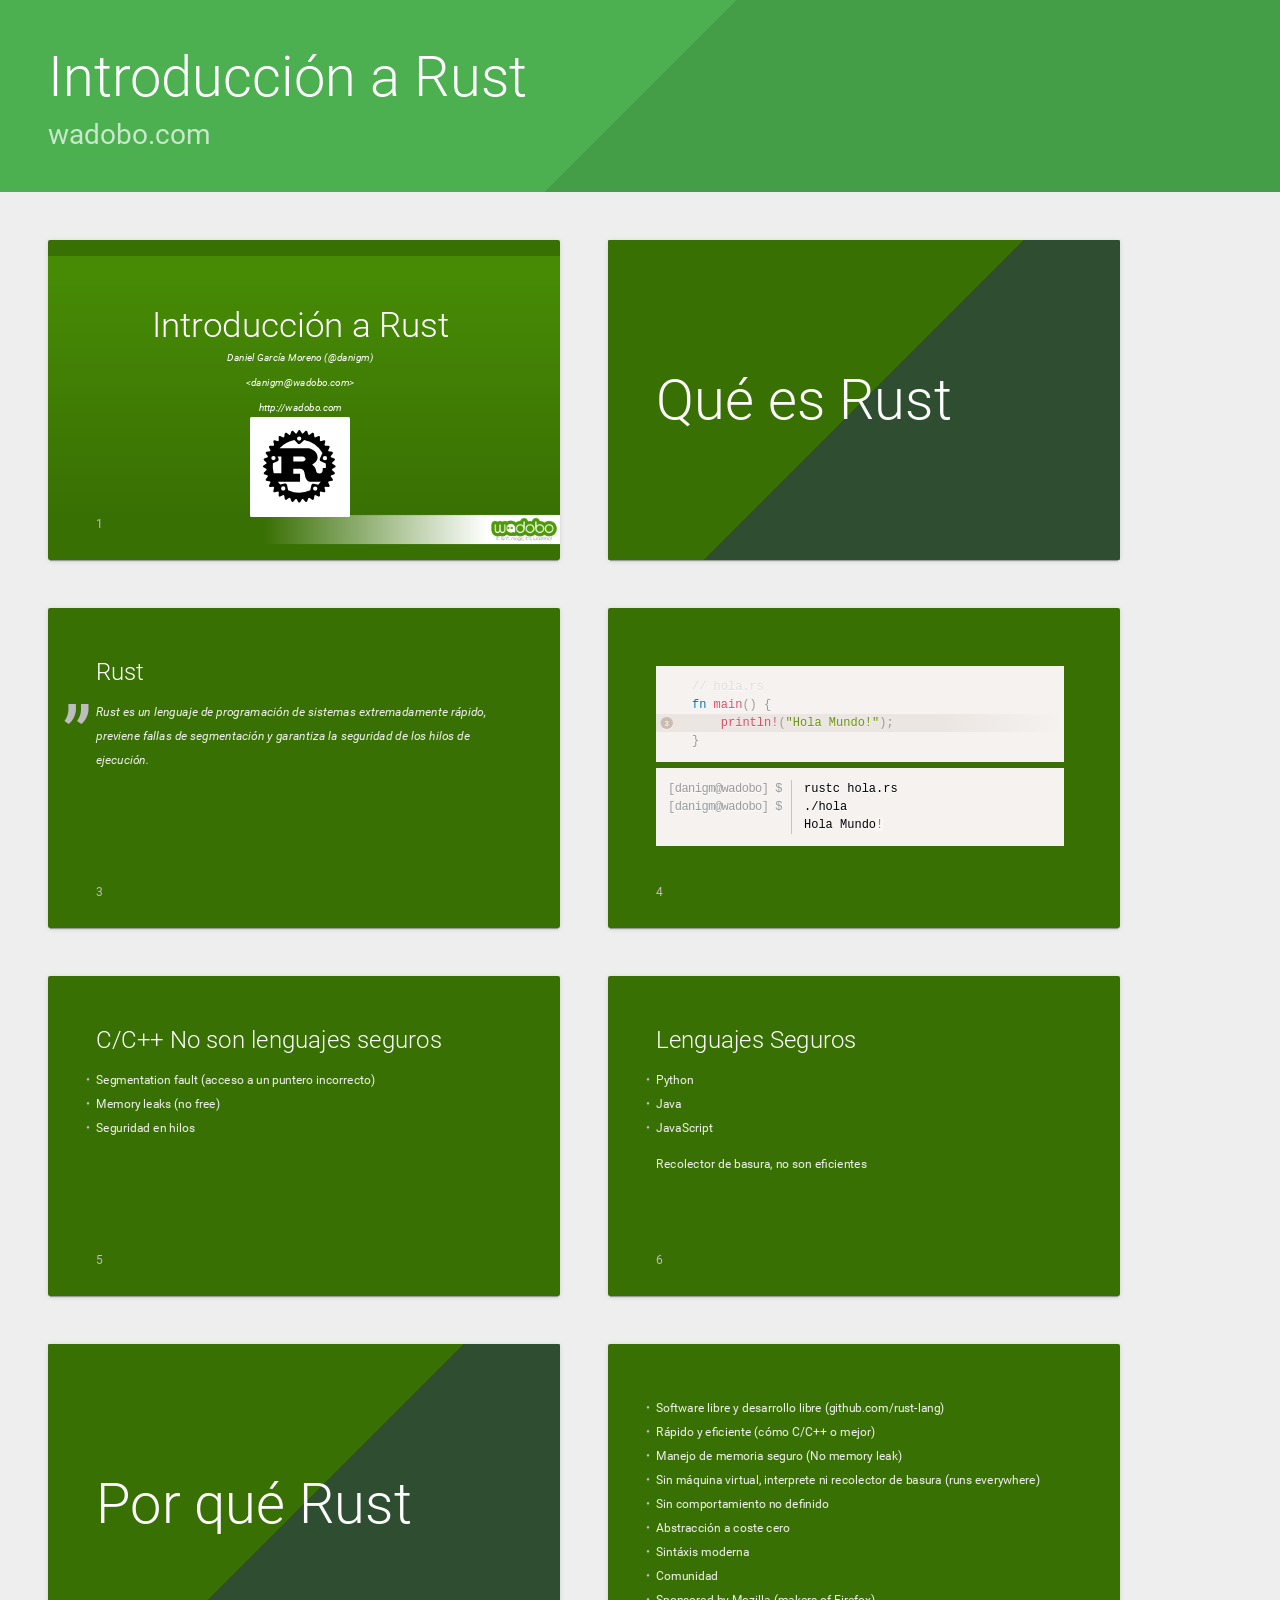
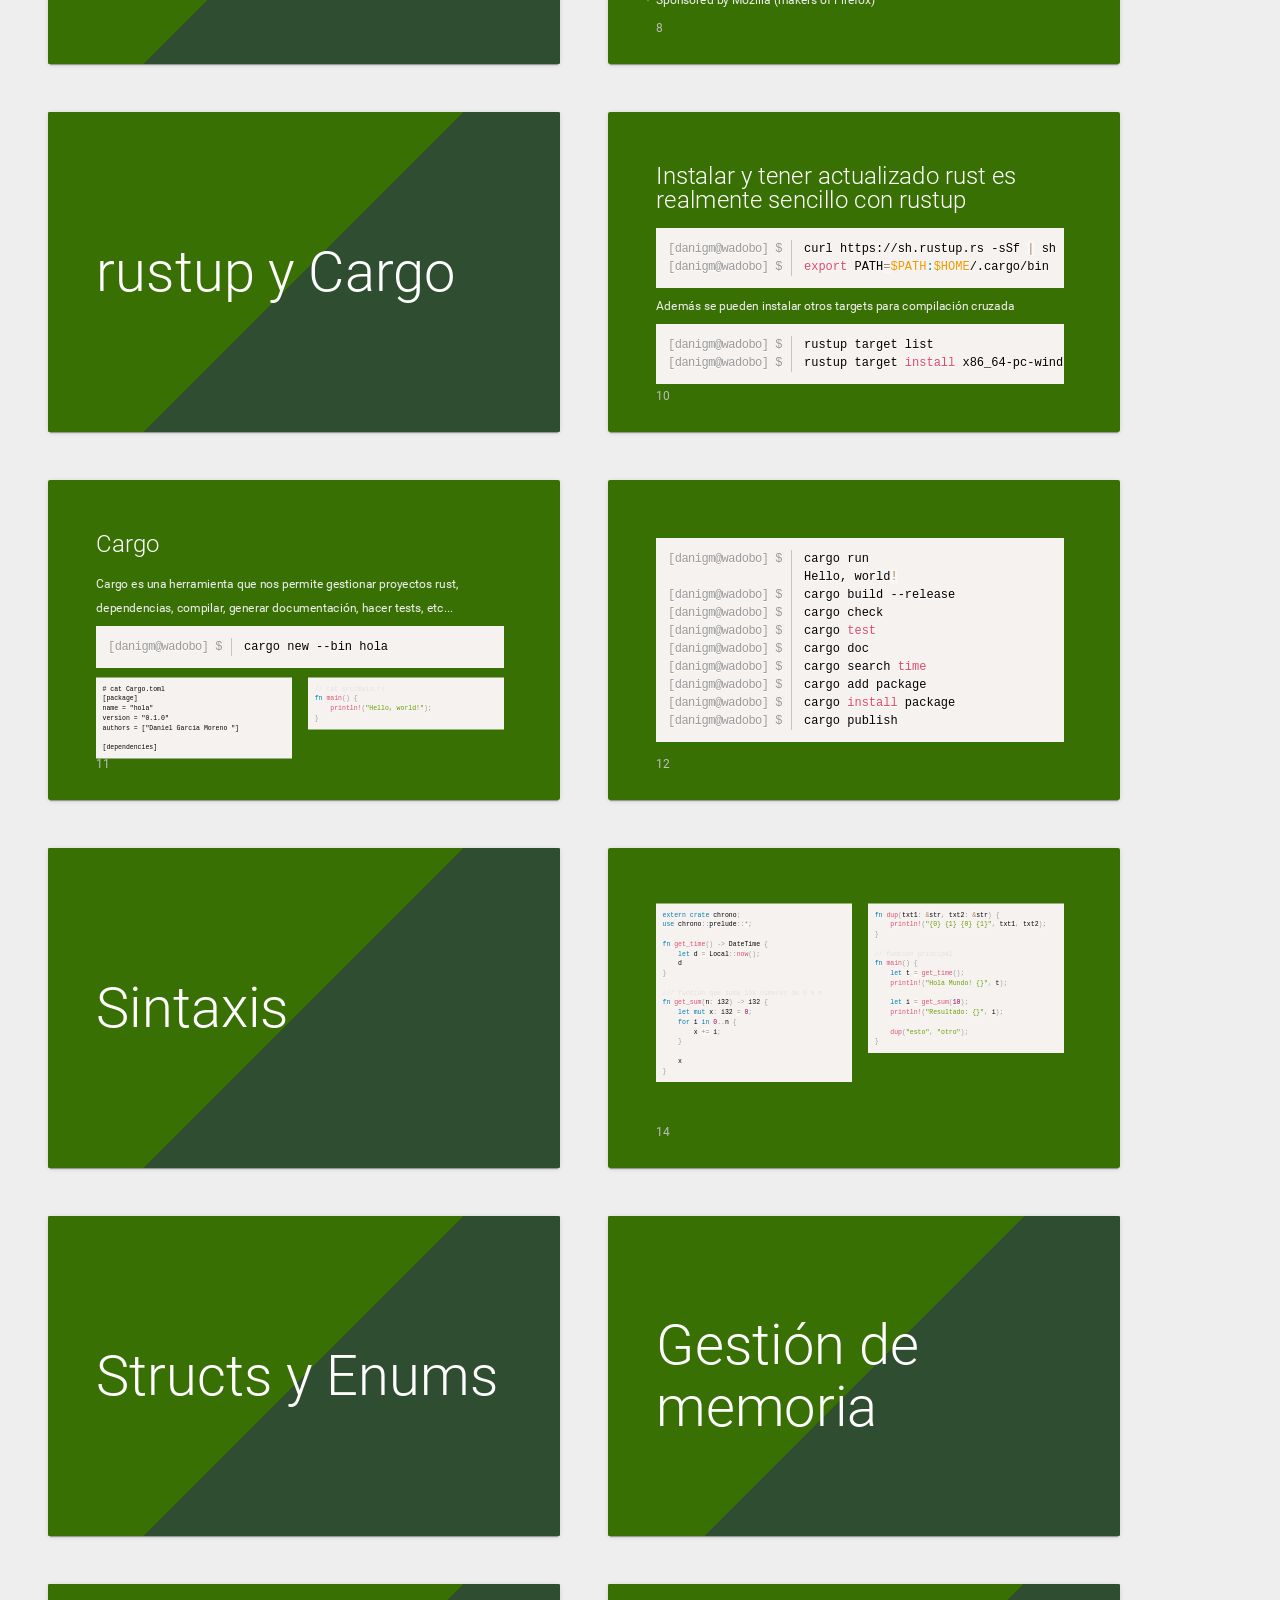
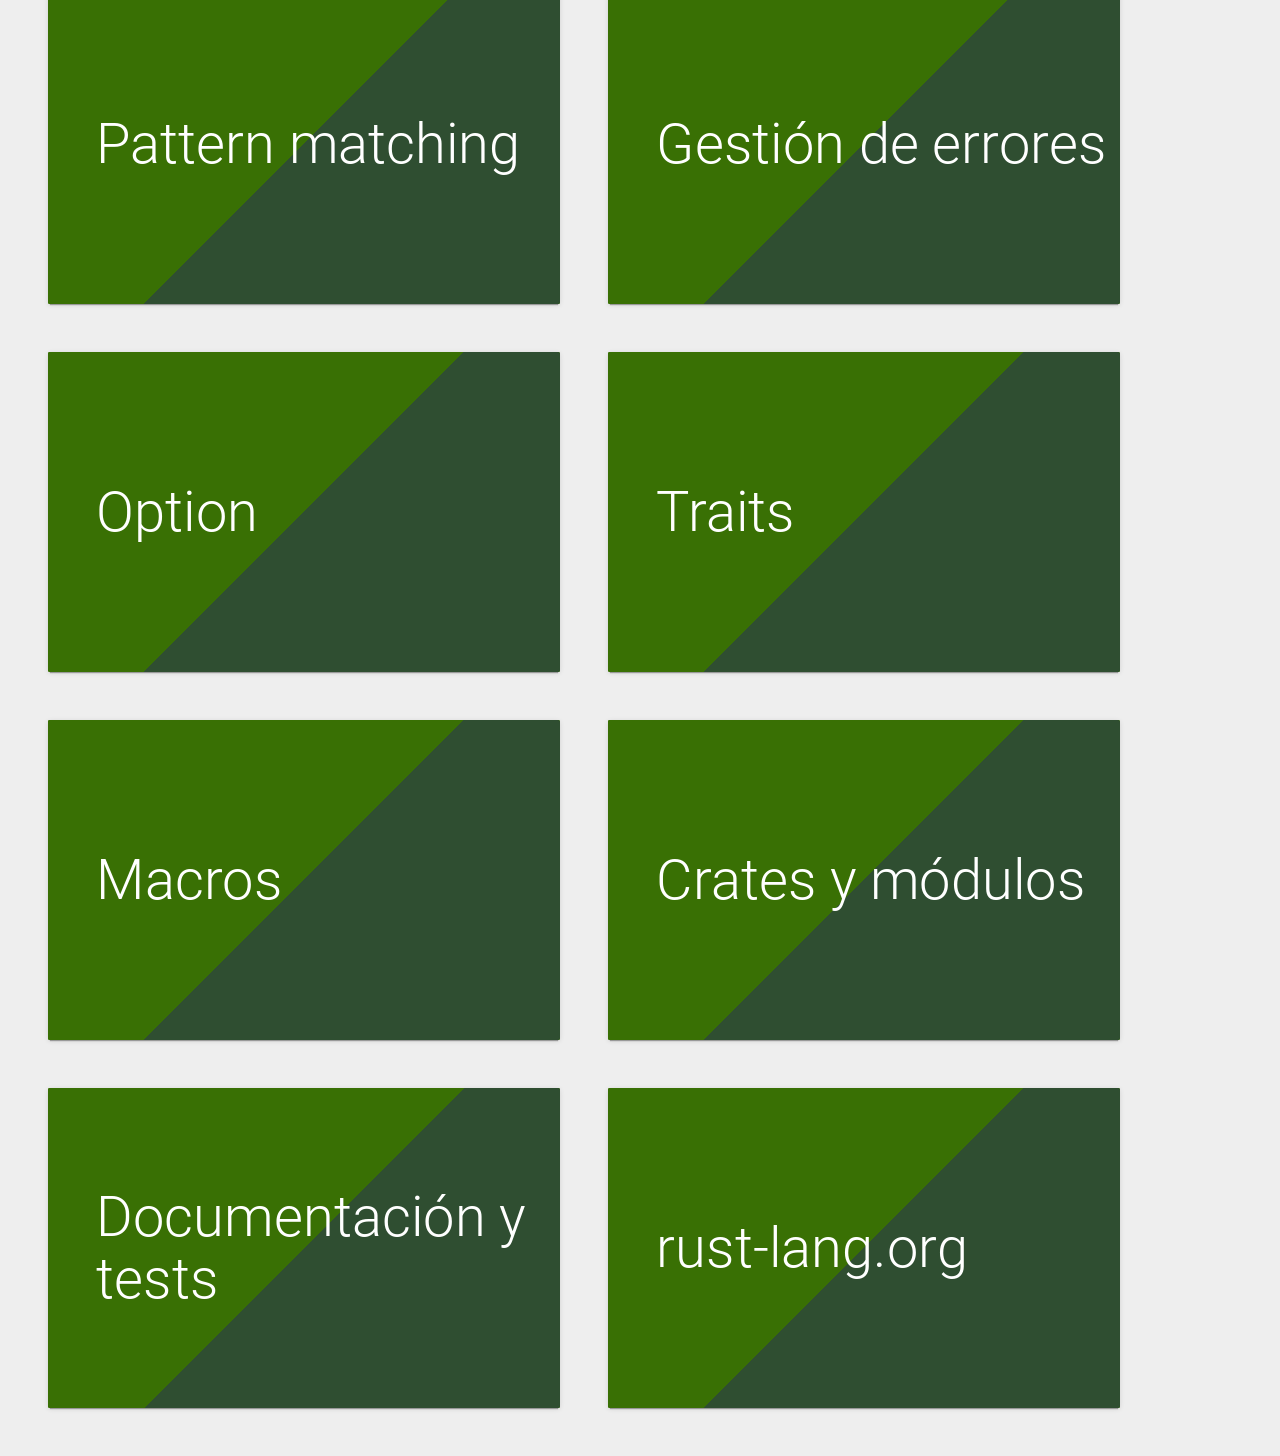
==== intro-rust/index.html @ 7c7078cf "Comenzando a definir la charla de introducción a rust" ====
<!DOCTYPE html>
<html lang="es">
<head>
    <title>Rust</title>
    <meta charset="utf-8">
    <meta http-equiv="x-ua-compatible" content="ie=edge">
    <meta name="viewport" content="width=device-width, initial-scale=1">
    <link rel="stylesheet" href="shower/themes/material/styles/screen-16x10.css">
    <link href="prism/prism.css" rel="stylesheet" />
    <style>
        .slide {
            background-color: #397004;
            color: #eee;
        }

        .slide h2 {
            color: white;
        }
        .slide p.note, .slide pre .comment {
            color: #ddd;
        }

        .slide code {
            padding: 0;
        }

        .slide .shout::after {
            position: absolute;
            top: -300%;
            right: 0;
            bottom: -300%;
            left: 0;
            z-index: -1;
            background: #397004 -webkit-linear-gradient(315deg,#397004 50%,#2f4e31 50%) no-repeat;
            background: #397004 linear-gradient(135deg,#397004 50%,#2f4e31 50%) no-repeat;
            content: '';
        }

        .rust-logo {
            background-color: white;
            background-image: url('pictures/rust-logo-blk.svg');
            background-repeat: no-repeat;
            background-position: center;
            background-size: 100%;
            border-radius: 3px;
            margin: 0 auto;
            width: 200px;
            height: 200px;
        }

        .two-columns .column-1 {
            float: left;
            width: 48%;
            font-size: small;
        }
        .two-columns .column-2 {
            float: right;
            width: 48%;
            font-size: small;
        }

        .small {
            font-size: small;
        }
    </style>
</head>
<body class="shower list">
    <header class="caption">
        <h1>Introducción a Rust</h1>
        <p>wadobo.com</p>
    </header>
    <section class="slide" id="cover">
        <h2>Introducción a Rust</h2>
        <p>Daniel García Moreno (@danigm)</p>
        <p>&lt;danigm@wadobo.com&gt;</p>
        <p>http://wadobo.com</p>
        <div class="rust-logo"> </div>
        <img src="pictures/slide-bg.png" alt="" class="cover">
        <!--
            To apply styles to the certain slides
            set slide ID to get needed elements
            -->
        <style>
            #cover h2 {
                margin:30px 0 0;
                color:#FFF;
                text-align:center;
                font-size:70px;
                }
            #cover p {
                margin:10px 0 0;
                text-align:center;
                color:#FFF;
                font-style:italic;
                font-size:20px;
            }
            #cover p a {
                color:#FFF;
            }
        </style>
    </section>

    <section class="slide">
        <h2 class="shout shrink">Qué es Rust</h2>
    </section>

    <section class="slide">
        <h2>Rust</h2>
        <figure>
            <blockquote>
                <p>
                    Rust es un lenguaje de programación de sistemas
                    extremadamente rápido, previene fallas de segmentación
                    y garantiza la seguridad de los hilos de ejecución.
                </p>
            </blockquote>
        </figure>
    </section>

    <section class="slide">
        <pre data-line="3"><code class="language-rust">
// hola.rs
fn main() {
    println!("Hola Mundo!");
}</code></pre>

        <pre class="command-line" data-user="danigm" data-host="wadobo"
        data-output="3"><code class="language-bash">
rustc hola.rs
./hola
Hola Mundo!</code></pre>
    </section>

    <section class="slide">
        <h2>C/C++ No son lenguajes seguros</h2>

        <ul>
            <li>Segmentation fault (acceso a un puntero incorrecto)</li>
            <li>Memory leaks (no free)</li>
            <li>Seguridad en hilos</li>
        </ul>
    </section>

    <section class="slide">
        <h2>Lenguajes Seguros</h2>
        <ul>
            <li>Python</li>
            <li>Java</li>
            <li>JavaScript</li>
        </ul>
        <p>Recolector de basura, no son eficientes</p>
    </section>

    <section class="slide"><h2 class="shout">Por qué Rust</h2></section>
    <section class="slide">
        <ul>
            <li>Software libre y desarrollo libre (github.com/rust-lang)</li>
            <li>Rápido y eficiente (cómo C/C++ o mejor)</li>
            <li>Manejo de memoria seguro (No memory leak)</li>
            <li>Sin máquina virtual, interprete ni recolector de basura (runs everywhere)</li>
            <li>Sin comportamiento no definido</li>
            <li>Abstracción a coste cero</li>
            <li>Sintáxis moderna</li>
            <li>Comunidad</li>
            <li>Sponsored by Mozilla (makers of Firefox)</li>
        </ul>
    </section>

    <section class="slide"><h2 class="shout">rustup y Cargo</h2></section>
    <section class="slide">
        <h2>Instalar y tener actualizado rust es realmente sencillo con rustup</h2>
        <pre class="command-line" data-user="danigm" data-host="wadobo"><code class="language-bash">
curl https://sh.rustup.rs -sSf | sh
export PATH=$PATH:$HOME/.cargo/bin</code></pre>
        Además se pueden instalar otros targets para compilación cruzada
        <pre class="command-line" data-user="danigm" data-host="wadobo"><code class="language-bash">
rustup target list
rustup target install x86_64-pc-windows-gnu</code></pre>
    </section>

    <section class="slide">
        <h2>Cargo</h2>
        Cargo es una herramienta que nos permite gestionar proyectos rust,
        dependencias, compilar, generar documentación, hacer tests, etc...
        <pre class="command-line" data-user="danigm" data-host="wadobo"><code class="language-bash">cargo new --bin hola</code></pre>

        <div class="two-columns">
            <pre class="column-1"><code class="language-config">
# cat Cargo.toml
[package]
name = "hola"
version = "0.1.0"
authors = ["Daniel García Moreno <danigm@wadobo.com>"]

[dependencies] </code> </pre>
            <pre class="column-2"><code class="language-rust">
// cat src/main.rs
fn main() {
    println!("Hello, world!");
} </code> </pre>
        </div>
    </section>

    <section class="slide">
        <pre class="command-line" data-user="danigm" data-host="wadobo" data-output="2"><code class="language-bash">
cargo run
Hello, world!
cargo build --release
cargo check
cargo test
cargo doc
cargo search time
cargo add package
cargo install package
cargo publish</code></pre>
    </section>

    <section class="slide"><h2 class="shout">Sintaxis</h2></section>
    <section class="slide two-columns">
        <pre class="column-1"><code class="language-rust">
extern crate chrono;
use chrono::prelude::*;

fn get_time() -> DateTime<Local> {
    let d = Local::now();
    d
}

/// función que suma los números de 0 a n
fn get_sum(n: i32) -> i32 {
    let mut x: i32 = 0;
    for i in 0..n {
        x += i;
    }

    x
}</code></pre>

        <pre class="column-2"><code class="language-rust">
fn dup(txt1: &str, txt2: &str) {
    println!("{0} {1} {0} {1}", txt1, txt2);
}

// función principal
fn main() {
    let t = get_time();
    println!("Hola Mundo! {}", t);

    let i = get_sum(10);
    println!("Resultado: {}", i);

    dup("esto", "otro");
}</code></pre>
    </section>

    <section class="slide"><h2 class="shout">Structs y Enums</h2></section>
    <section class="slide"><h2 class="shout">Gestión de memoria</h2></section>
    <section class="slide"><h2 class="shout">Pattern matching</h2></section>
    <section class="slide"><h2 class="shout">Gestión de errores</h2></section>
    <section class="slide"><h2 class="shout">Option</h2></section>
    <section class="slide"><h2 class="shout">Traits</h2></section>
    <section class="slide"><h2 class="shout">Macros</h2></section>
    <section class="slide"><h2 class="shout">Crates y módulos</h2></section>
    <section class="slide"><h2 class="shout">Documentación y tests</h2></section>

    <section class="slide" id="see-more">
        <h2 class="shout">
            rust-lang.org
        </h2>
    </section>
    <!--
        To hide progress bar from entire presentation
        just remove “progress” element.
        -->
    <div class="progress"></div>
    <script src="shower/shower.min.js"></script>
    <script src="prism/prism.js"></script>
</body>
</html>
---- intro-rust/shower/themes/material/styles/screen-16x10.css ----
/**
 * Material theme for Shower HTML presentation engine
 * shower-material v1.0.10, https://github.com/shower/material
 * @copyright 2010–2017 Vadim Makeev, http://pepelsbey.net/
 * @license MIT
 */
@charset "UTF-8";@font-face{font-family:Roboto;src:url(../fonts/roboto-regular.woff) format("woff")}@font-face{font-weight:700;font-family:Roboto;src:url(../fonts/roboto-bold.woff) format("woff")}@font-face{font-style:italic;font-family:Roboto;src:url(../fonts/roboto-italic.woff) format("woff")}@font-face{font-style:italic;font-weight:700;font-family:Roboto;src:url(../fonts/roboto-bold-italic.woff) format("woff")}@font-face{font-family:Roboto Light;src:url(../fonts/roboto-light.woff) format("woff")}@font-face{font-family:Roboto Mono;src:url(../fonts/roboto-mono-regular.woff) format("woff")}*,::after,::before{box-sizing:border-box}a,abbr,acronym,address,applet,article,aside,audio,b,big,blockquote,body,canvas,caption,center,cite,code,dd,del,details,dfn,div,dl,dt,em,embed,fieldset,figcaption,figure,footer,form,h1,h2,h3,h4,h5,h6,header,hgroup,html,i,iframe,img,ins,kbd,label,legend,li,mark,menu,nav,object,ol,output,p,pre,q,ruby,s,samp,section,small,span,strike,strong,sub,summary,sup,table,tbody,td,tfoot,th,thead,time,tr,tt,u,ul,var,video{margin:0;padding:0;border:0;font:inherit;vertical-align:baseline}article,aside,details,figcaption,figure,footer,header,hgroup,main,menu,nav,section{display:block}.caption p,.shower,body{line-height:1}ol,ul{list-style:none}blockquote,q{quotes:none}blockquote::after,blockquote::before,q::after,q::before{content:none}table{border-collapse:collapse;border-spacing:0}a{text-decoration:none}@page{margin:0;size:1024px 640px}.shower{color:#212121;counter-reset:slide;font-family:Roboto,sans-serif;-webkit-print-color-adjust:exact;-webkit-text-size-adjust:none;-moz-text-size-adjust:none;-ms-text-size-adjust:none}@media print{.shower{text-rendering:geometricPrecision}}.caption{margin-top:-24px;font-size:24px;display:none;margin-bottom:1em;padding:1.02em 0 .9em 1em;width:100%;background:#4caf50 -webkit-linear-gradient(315deg,#4caf50 50%,#449e48 50%) no-repeat;background:#4caf50 linear-gradient(135deg,#4caf50 50%,#449e48 50%) no-repeat}@media (min-width:1168px){.caption{margin-top:-48px;font-size:48px}}@media (min-width:2336px){.caption{margin-top:-96px;font-size:96px}}.caption h1{padding-bottom:.28em;color:#fff;font:1.17em/1 Roboto Light,sans-serif}.caption p{color:#c9e7cb;font-size:.58em}.caption a{color:inherit}.slide{position:relative;z-index:1;overflow:hidden;padding:104px 112px 0 96px;width:1024px;height:640px;background:#fff;line-height:2;font-size:24px}.slide::after{position:absolute;left:96px;bottom:48px;color:#bdbdbd;counter-increment:slide;content:counter(slide)}.slide h2{margin-bottom:32px;color:#212121;font:48px/1 Roboto Light,sans-serif}.slide p{margin-bottom:1em}.slide p.note,.slide pre .comment{color:#9e9e9e}.slide a{background:-webkit-linear-gradient(bottom,currentColor .09em,transparent .09em) repeat-x;background:linear-gradient(to top,currentColor .09em,transparent .09em) repeat-x;color:#4caf50}.slide b,.slide strong{font-weight:700}.slide blockquote,.slide dfn,.slide em,.slide i{font-style:italic}.slide code,.slide kbd,.slide mark,.slide samp{padding:.1em .3em;background:#dbefdc}.slide code,.slide kbd,.slide samp{line-height:1;font-family:Roboto Mono,monospace,monospace}.slide sub,.slide sup{position:relative;line-height:0;font-size:75%}.slide sub{bottom:-.25em}.slide sup{top:-.5em}.slide blockquote::before{position:absolute;margin:-.04em 0 0 -.4em;color:#bdbdbd;line-height:1;font-style:normal;font-size:7em;content:'\201D'}.slide blockquote+figcaption{margin:-1em 0 1em;font-style:italic;font-weight:700}.slide ol,.slide ul{margin-bottom:1em;counter-reset:list}.slide ol li,.slide ul li{page-break-inside:avoid;text-indent:-2em}.slide ol li::before,.slide ul li::before{display:inline-block;width:2em;color:#bdbdbd;text-align:right}.slide ol ol,.slide ol ul,.slide ul ol,.slide ul ul{margin-bottom:0;margin-left:2em}.slide ul>li::before{padding-right:.5em;content:'•'}.slide ul>li:lang(ru)::before{content:'—'}.slide ol>li::before{padding-right:.4em;counter-increment:list;content:counter(list) "."}.slide ol>li[value]::before{content:attr(value) "."}.slide ul>li[value]::before{content:attr(value)}.slide table{margin-left:-96px;margin-bottom:1em;width:calc(100% + 96px + 112px)}.slide table td:first-child,.slide table th:first-child{padding-left:96px}.slide table td:last-child,.slide table th:last-child{padding-right:96px}.slide table th{text-align:left;font-weight:700}.slide table tr:not(:last-of-type)>*{background:-webkit-linear-gradient(bottom,#bdbdbd .055em,transparent .055em) repeat-x;background:linear-gradient(to top,#bdbdbd .055em,transparent .055em) repeat-x}.slide table.striped tr:nth-child(even){background:#edf7ee}.slide table.striped tr>*{background-image:none}.slide pre{margin-bottom:1em;counter-reset:code;white-space:normal}.slide pre code:not(:only-child).mark{background:#edf7ee}.slide pre code:not(:only-child)::before{position:absolute;margin-left:-2em;color:#bdbdbd;counter-increment:code;content:counter(code,decimal-leading-zero) "."}.slide pre mark{position:relative;z-index:-1;margin:0 -.3em}.slide pre mark.important{background:#4caf50;color:#fff}.progress,.slide footer{position:absolute;left:0;z-index:1;display:none}.slide footer{right:0;padding:2em 112px 1em 96px;background:#edf7ee;bottom:-640px;-webkit-transition:bottom .3s;transition:bottom .3s}.slide:hover>footer{bottom:0}.slide.grid{background-image:url(../images/grid.png);-ms-interpolation-mode:nearest-neighbor;image-rendering:-webkit-optimize-contrast;image-rendering:-moz-crisp-edges;image-rendering:pixelated}@media (-webkit-min-device-pixel-ratio:2),(min-resolution:2dppx){.slide.grid{background-image:url(../images/grid@2x.png);background-size:1024px auto}}.slide.black{background-color:#000}.slide.black::after,.slide.white::after{visibility:hidden}.slide.white{background-color:#fff}.slide .double,.slide .triple{-webkit-column-gap:48px;-moz-column-gap:48px;column-gap:48px;-webkit-hyphens:auto;-ms-hyphens:auto;hyphens:auto}.slide .double{-webkit-column-count:2;-moz-column-count:2;column-count:2}.slide .triple{-webkit-column-count:3;-moz-column-count:3;column-count:3}.slide .shout{position:absolute;top:50%;left:0;z-index:1;padding-left:96px;width:100%;color:#fff;line-height:1.1;font-size:112px;-webkit-transform:translateY(-50%);transform:translateY(-50%)}.slide .shout a{background:-webkit-linear-gradient(bottom,currentColor .06em,transparent .06em) repeat-x;background:linear-gradient(to top,currentColor .06em,transparent .06em) repeat-x;color:inherit}.slide .shout::after{position:absolute;top:-300%;right:0;bottom:-300%;left:0;z-index:-1;background:#4caf50 -webkit-linear-gradient(315deg,#4caf50 50%,#449e48 50%) no-repeat;background:#4caf50 linear-gradient(135deg,#4caf50 50%,#449e48 50%) no-repeat;content:''}.slide .cover{z-index:-1;max-width:100%;max-height:100%}.slide .cover.w,.slide .cover.width{width:100%;max-height:none}.slide .cover.h,.slide .cover.height{height:100%;max-width:none}.slide .cover+figcaption{position:absolute;bottom:20px;right:10px;font-size:12px;opacity:.7;-webkit-transform-origin:0 100%;transform-origin:0 100%;-webkit-transform:translateX(100%) rotate(-90deg);transform:translateX(100%) rotate(-90deg)}.slide .cover+figcaption.white{color:#fff}.slide .cover+figcaption a{color:currentcolor}.slide .cover,.slide .place{position:absolute;top:50%;left:50%;-webkit-transform:translate(-50%,-50%);transform:translate(-50%,-50%)}.slide .place.b.l,.slide .place.b.r,.slide .place.bottom.left,.slide .place.bottom.right,.slide .place.t.l,.slide .place.t.r,.slide .place.top.left,.slide .place.top.right{-webkit-transform:none;transform:none}.slide .place.b,.slide .place.bottom,.slide .place.t,.slide .place.top{-webkit-transform:translate(-50%,0);transform:translate(-50%,0)}.slide .place.l,.slide .place.left,.slide .place.r,.slide .place.right{-webkit-transform:translate(0,-50%);transform:translate(0,-50%)}.slide .place.t,.slide .place.t.r,.slide .place.top,.slide .place.top.left,.slide .place.top.right{top:0}.slide .place.r,.slide .place.right{right:0;left:auto}.slide .place.b,.slide .place.b.l,.slide .place.b.r,.slide .place.bottom,.slide .place.bottom.left,.slide .place.bottom.right{top:auto;bottom:0}.slide .place.l,.slide .place.left{left:0}.progress{bottom:0;height:8px;background:#4caf50;-webkit-transition:width .2s linear;transition:width .2s linear;clip:rect(0 1024px 8px 0);box-shadow:512px 0 0 512px #bdbdbd}.badge{padding:.5em 0 2em;font-size:12px;width:100%}@media (min-width:1168px){.badge{font-size:24px}}@media (min-width:2336px){.badge{font-size:48px}}.badge a{display:inline-block;margin-left:9em;padding-left:4em;color:#9e9e9e}.badge a svg{position:absolute;margin:-1.1em 0 0 -4.5em;width:4em;height:4em;fill:currentColor}.region{display:none}@media screen{.shower.list{padding-top:24px;width:100%;display:-webkit-box;display:-webkit-flex;display:-ms-flexbox;display:flex;-webkit-flex-wrap:wrap;-ms-flex-wrap:wrap;flex-wrap:wrap;background:#eee;position:absolute;clip:rect(0,auto,auto,0)}}@media screen and (min-width:1168px){.shower.list{padding-top:48px}}@media screen and (min-width:2336px){.shower.list{padding-top:96px}}@media screen{.shower.list .caption{display:block}.shower.list .slide{-webkit-transform-origin:0 0;transform-origin:0 0;margin:0 -768px -456px 24px;-webkit-transform:scale(.25);transform:scale(.25);border-radius:2px;box-shadow:0 12px 4px -8px rgba(0,0,0,.2),0 12px 4px -8px rgba(0,0,0,.14),0 4px 20px 0 rgba(0,0,0,.12)}}@media screen and (min-width:1168px){.shower.list .slide{margin:0 -512px -272px 48px;-webkit-transform:scale(.5);transform:scale(.5)}}@media screen and (min-width:2336px){.shower.list .slide{margin:0 0 96px 96px;-webkit-transform:scale(1);transform:scale(1)}}@media screen{.shower.list .slide:hover{box-shadow:0 16px 20px 0 rgba(0,0,0,.2),0 4px 40px 0 rgba(0,0,0,.14),0 8px 16px -4px rgba(0,0,0,.12)}.shower.list .slide.active{box-shadow:0 32px 40px 4px rgba(0,0,0,.2),0 12px 56px 8px rgba(0,0,0,.14),0 20px 20px -12px rgba(0,0,0,.12)}}@media screen and (min-width:1168px){.shower.list .slide{border-radius:4px;box-shadow:0 6px 2px -4px rgba(0,0,0,.2),0 6px 2px -4px rgba(0,0,0,.14),0 2px 10px 0 rgba(0,0,0,.12)}.shower.list .slide:hover{box-shadow:0 8px 10px 0 rgba(0,0,0,.2),0 2px 20px 0 rgba(0,0,0,.14),0 8px 4px -2px rgba(0,0,0,.12)}.shower.list .slide.active{box-shadow:0 16px 20px 2px rgba(0,0,0,.2),0 6px 28px 4px rgba(0,0,0,.14),0 10px 10px -6px rgba(0,0,0,.12)}}@media screen and (min-width:2336px){.shower.list .slide{border-radius:8px;box-shadow:0 3px 1px -2px rgba(0,0,0,.2),0 3px 1px -2px rgba(0,0,0,.14),0 1px 5px 0 rgba(0,0,0,.12)}.shower.list .slide:hover{box-shadow:0 4px 5px 0 rgba(0,0,0,.2),0 1px 10px 0 rgba(0,0,0,.14),0 2px 4px -1px rgba(0,0,0,.12)}.shower.list .slide.active{box-shadow:0 8px 10px 1px rgba(0,0,0,.2),0 3px 14px 2px rgba(0,0,0,.14),0 5px 5px -3px rgba(0,0,0,.12)}}@media screen{.shower.list .slide *{pointer-events:none}.shower.list .badge,.shower.list .slide footer{display:block}.shower.full{position:absolute;top:50%;left:50%;overflow:hidden;margin:-320px 0 0 -512px;width:1024px;height:640px;background:#000}.shower.full .slide{position:absolute;top:0;left:0;margin-left:-150%;visibility:hidden}.shower.full .slide.active{margin:0;visibility:visible}.shower.full .slide pre code:not(:only-child).mark.next{visibility:visible;background:0 0}.shower.full .slide pre code:not(:only-child).mark.next.active{background:#edf7ee}.shower.full .slide .next{visibility:hidden}.shower.full .slide .next.active{visibility:visible}.shower.full .slide .shout::after{background-position:1024px 0;-webkit-transition:background-position .4s ease-out;transition:background-position .4s ease-out}.shower.full .slide.active .shout::after{background-position:0 0}.shower.full .progress{display:block}.shower.full .region{position:absolute;clip:rect(0 0 0 0);overflow:hidden;margin:-1px;padding:0;width:1px;height:1px;border:none;display:block}}
---- intro-rust/prism/prism.css ----
/* PrismJS 1.9.0
http://prismjs.com/download.html?themes=prism&languages=[base64]&plugins=line-highlight+line-numbers+highlight-keywords+remove-initial-line-feed+command-line */
/**
 * prism.js default theme for JavaScript, CSS and HTML
 * Based on dabblet (http://dabblet.com)
 * @author Lea Verou
 */

code[class*="language-"],
pre[class*="language-"] {
	color: black;
	background: none;
	text-shadow: 0 1px white;
	font-family: Consolas, Monaco, 'Andale Mono', 'Ubuntu Mono', monospace;
	text-align: left;
	white-space: pre;
	word-spacing: normal;
	word-break: normal;
	word-wrap: normal;
	line-height: 1.5;

	-moz-tab-size: 4;
	-o-tab-size: 4;
	tab-size: 4;

	-webkit-hyphens: none;
	-moz-hyphens: none;
	-ms-hyphens: none;
	hyphens: none;
}

pre[class*="language-"]::-moz-selection, pre[class*="language-"] ::-moz-selection,
code[class*="language-"]::-moz-selection, code[class*="language-"] ::-moz-selection {
	text-shadow: none;
	background: #b3d4fc;
}

pre[class*="language-"]::selection, pre[class*="language-"] ::selection,
code[class*="language-"]::selection, code[class*="language-"] ::selection {
	text-shadow: none;
	background: #b3d4fc;
}

@media print {
	code[class*="language-"],
	pre[class*="language-"] {
		text-shadow: none;
	}
}

/* Code blocks */
pre[class*="language-"] {
	padding: 1em;
	margin: .5em 0;
	overflow: auto;
}

:not(pre) > code[class*="language-"],
pre[class*="language-"] {
	background: #f5f2f0;
}

/* Inline code */
:not(pre) > code[class*="language-"] {
	padding: .1em;
	border-radius: .3em;
	white-space: normal;
}

.token.comment,
.token.prolog,
.token.doctype,
.token.cdata {
	color: slategray;
}

.token.punctuation {
	color: #999;
}

.namespace {
	opacity: .7;
}

.token.property,
.token.tag,
.token.boolean,
.token.number,
.token.constant,
.token.symbol,
.token.deleted {
	color: #905;
}

.token.selector,
.token.attr-name,
.token.string,
.token.char,
.token.builtin,
.token.inserted {
	color: #690;
}

.token.operator,
.token.entity,
.token.url,
.language-css .token.string,
.style .token.string {
	color: #a67f59;
	background: hsla(0, 0%, 100%, .5);
}

.token.atrule,
.token.attr-value,
.token.keyword {
	color: #07a;
}

.token.function {
	color: #DD4A68;
}

.token.regex,
.token.important,
.token.variable {
	color: #e90;
}

.token.important,
.token.bold {
	font-weight: bold;
}
.token.italic {
	font-style: italic;
}

.token.entity {
	cursor: help;
}

pre[data-line] {
	position: relative;
	padding: 1em 0 1em 3em;
}

.line-highlight {
	position: absolute;
	left: 0;
	right: 0;
	padding: inherit 0;
	margin-top: 1em; /* Same as .prism’s padding-top */

	background: hsla(24, 20%, 50%,.08);
	background: linear-gradient(to right, hsla(24, 20%, 50%,.1) 70%, hsla(24, 20%, 50%,0));

	pointer-events: none;

	line-height: inherit;
	white-space: pre;
}

	.line-highlight:before,
	.line-highlight[data-end]:after {
		content: attr(data-start);
		position: absolute;
		top: .4em;
		left: .6em;
		min-width: 1em;
		padding: 0 .5em;
		background-color: hsla(24, 20%, 50%,.4);
		color: hsl(24, 20%, 95%);
		font: bold 65%/1.5 sans-serif;
		text-align: center;
		vertical-align: .3em;
		border-radius: 999px;
		text-shadow: none;
		box-shadow: 0 1px white;
	}

	.line-highlight[data-end]:after {
		content: attr(data-end);
		top: auto;
		bottom: .4em;
	}

.line-numbers .line-highlight:before,
.line-numbers .line-highlight:after {
	content: none;
}

pre.line-numbers {
	position: relative;
	padding-left: 3.8em;
	counter-reset: linenumber;
}

pre.line-numbers > code {
	position: relative;
    white-space: inherit;
}

.line-numbers .line-numbers-rows {
	position: absolute;
	pointer-events: none;
	top: 0;
	font-size: 100%;
	left: -3.8em;
	width: 3em; /* works for line-numbers below 1000 lines */
	letter-spacing: -1px;
	border-right: 1px solid #999;

	-webkit-user-select: none;
	-moz-user-select: none;
	-ms-user-select: none;
	user-select: none;

}

	.line-numbers-rows > span {
		pointer-events: none;
		display: block;
		counter-increment: linenumber;
	}

		.line-numbers-rows > span:before {
			content: counter(linenumber);
			color: #999;
			display: block;
			padding-right: 0.8em;
			text-align: right;
		}
.command-line-prompt {
	border-right: 1px solid #999;
	display: block;
	float: left;
	font-size: 100%;
	letter-spacing: -1px;
	margin-right: 1em;
	pointer-events: none;

	-webkit-user-select: none;
	-moz-user-select: none;
	-ms-user-select: none;
	user-select: none;
}

.command-line-prompt > span:before {
	color: #999;
	content: ' ';
	display: block;
	padding-right: 0.8em;
}

.command-line-prompt > span[data-user]:before {
	content: "[" attr(data-user) "@" attr(data-host) "] $";
}

.command-line-prompt > span[data-user="root"]:before {
	content: "[" attr(data-user) "@" attr(data-host) "] #";
}

.command-line-prompt > span[data-prompt]:before {
	content: attr(data-prompt);
}
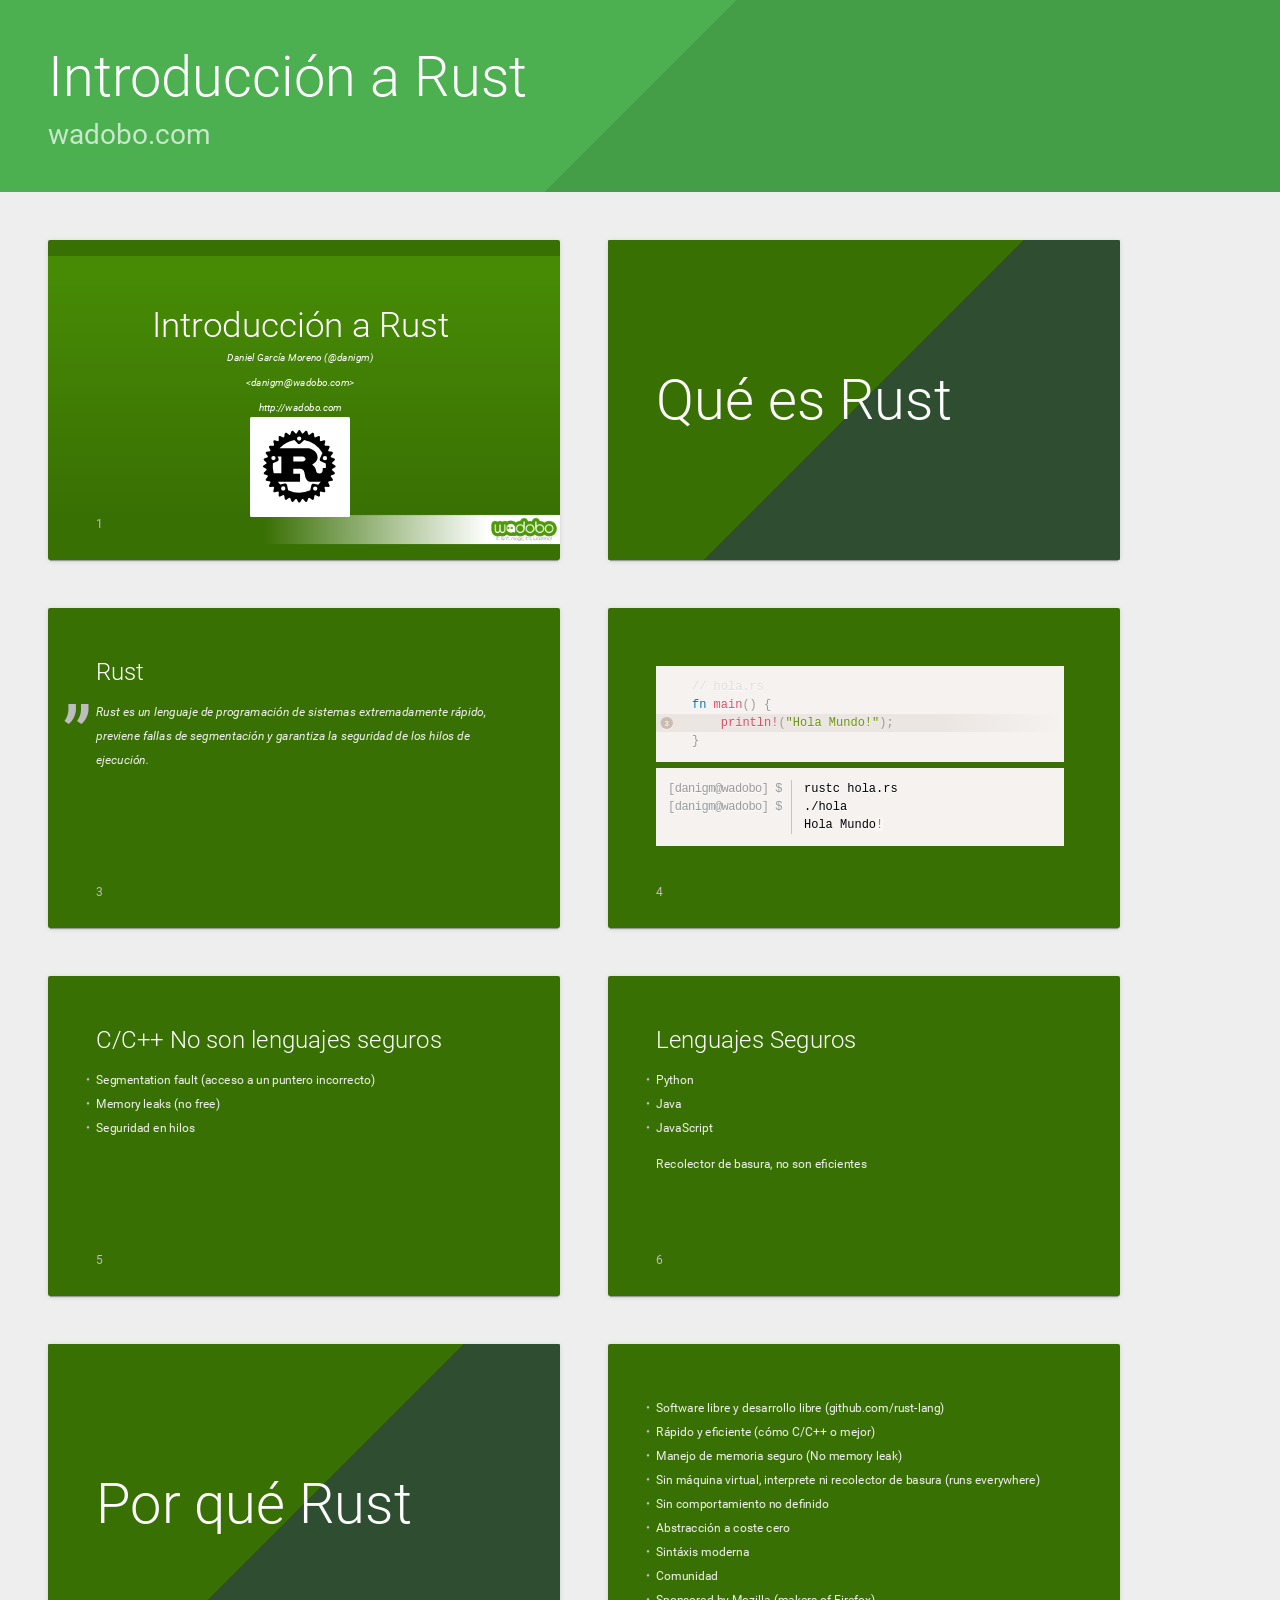
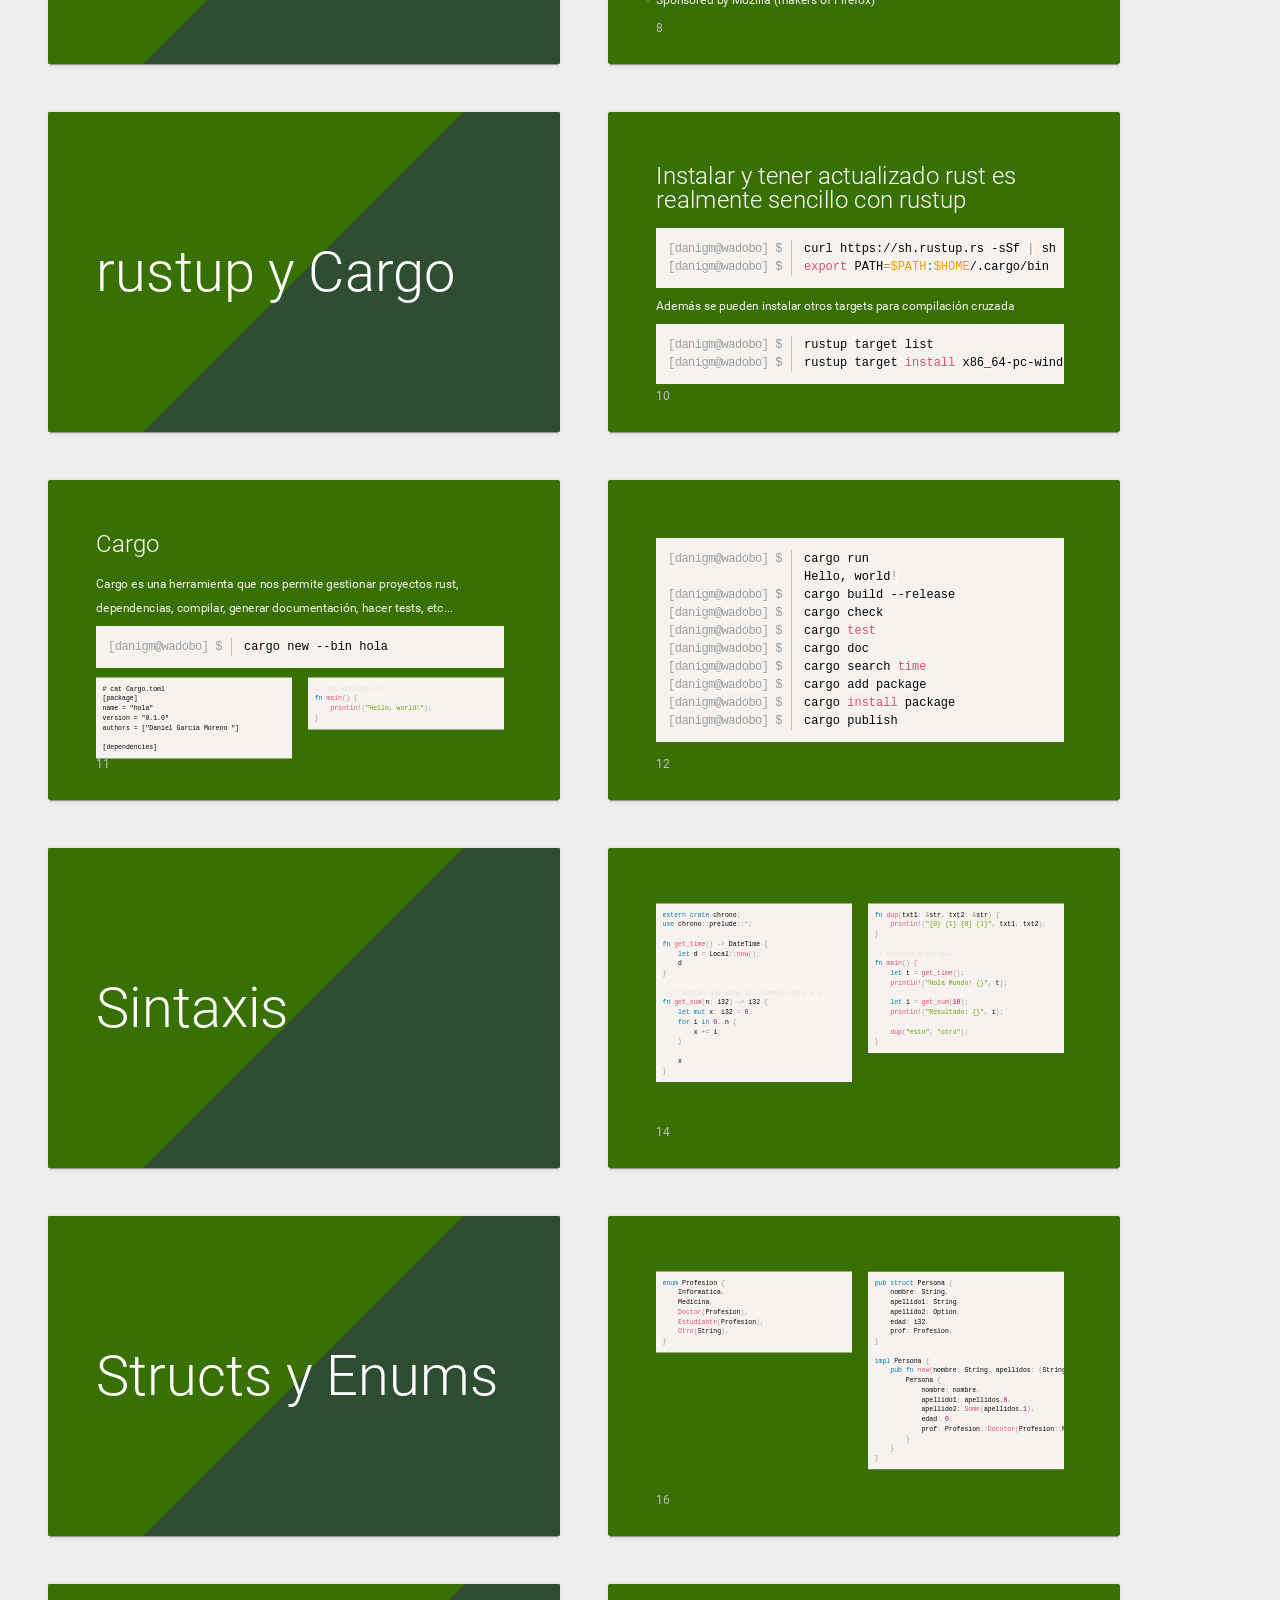
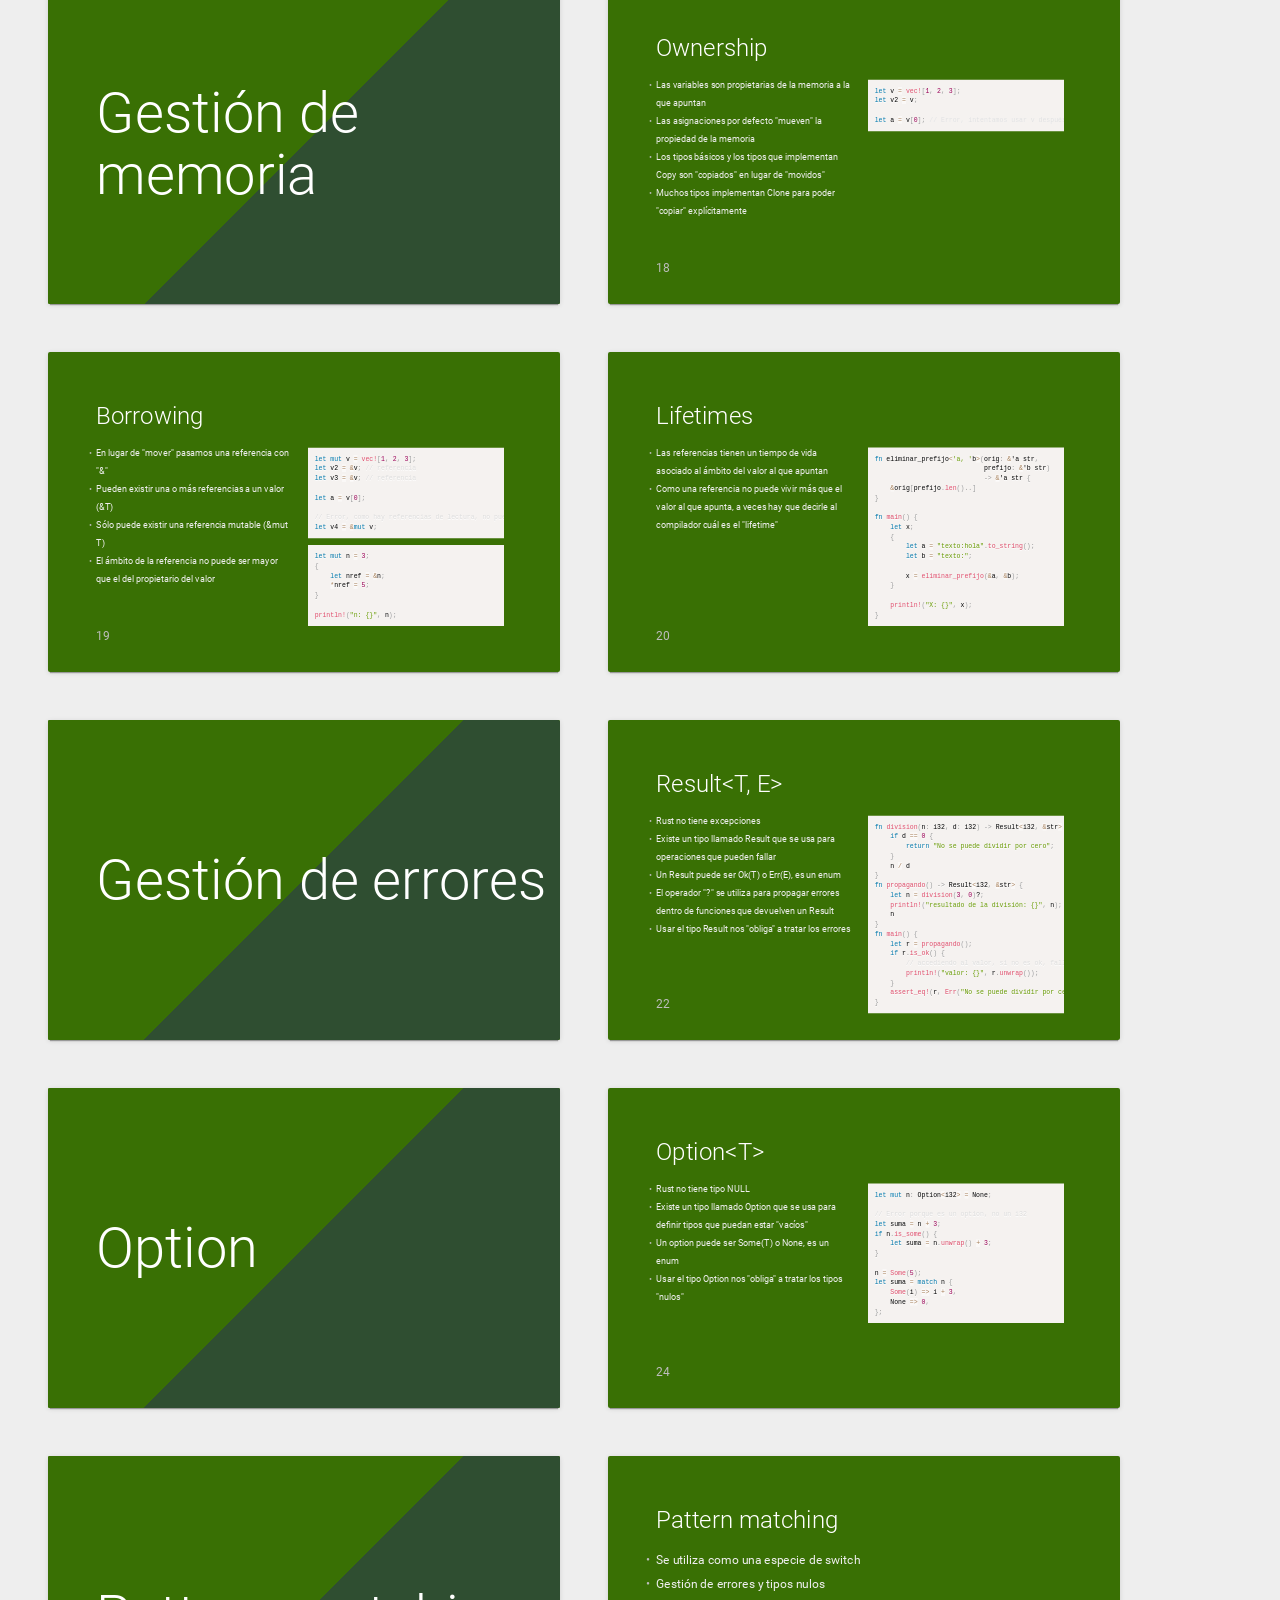
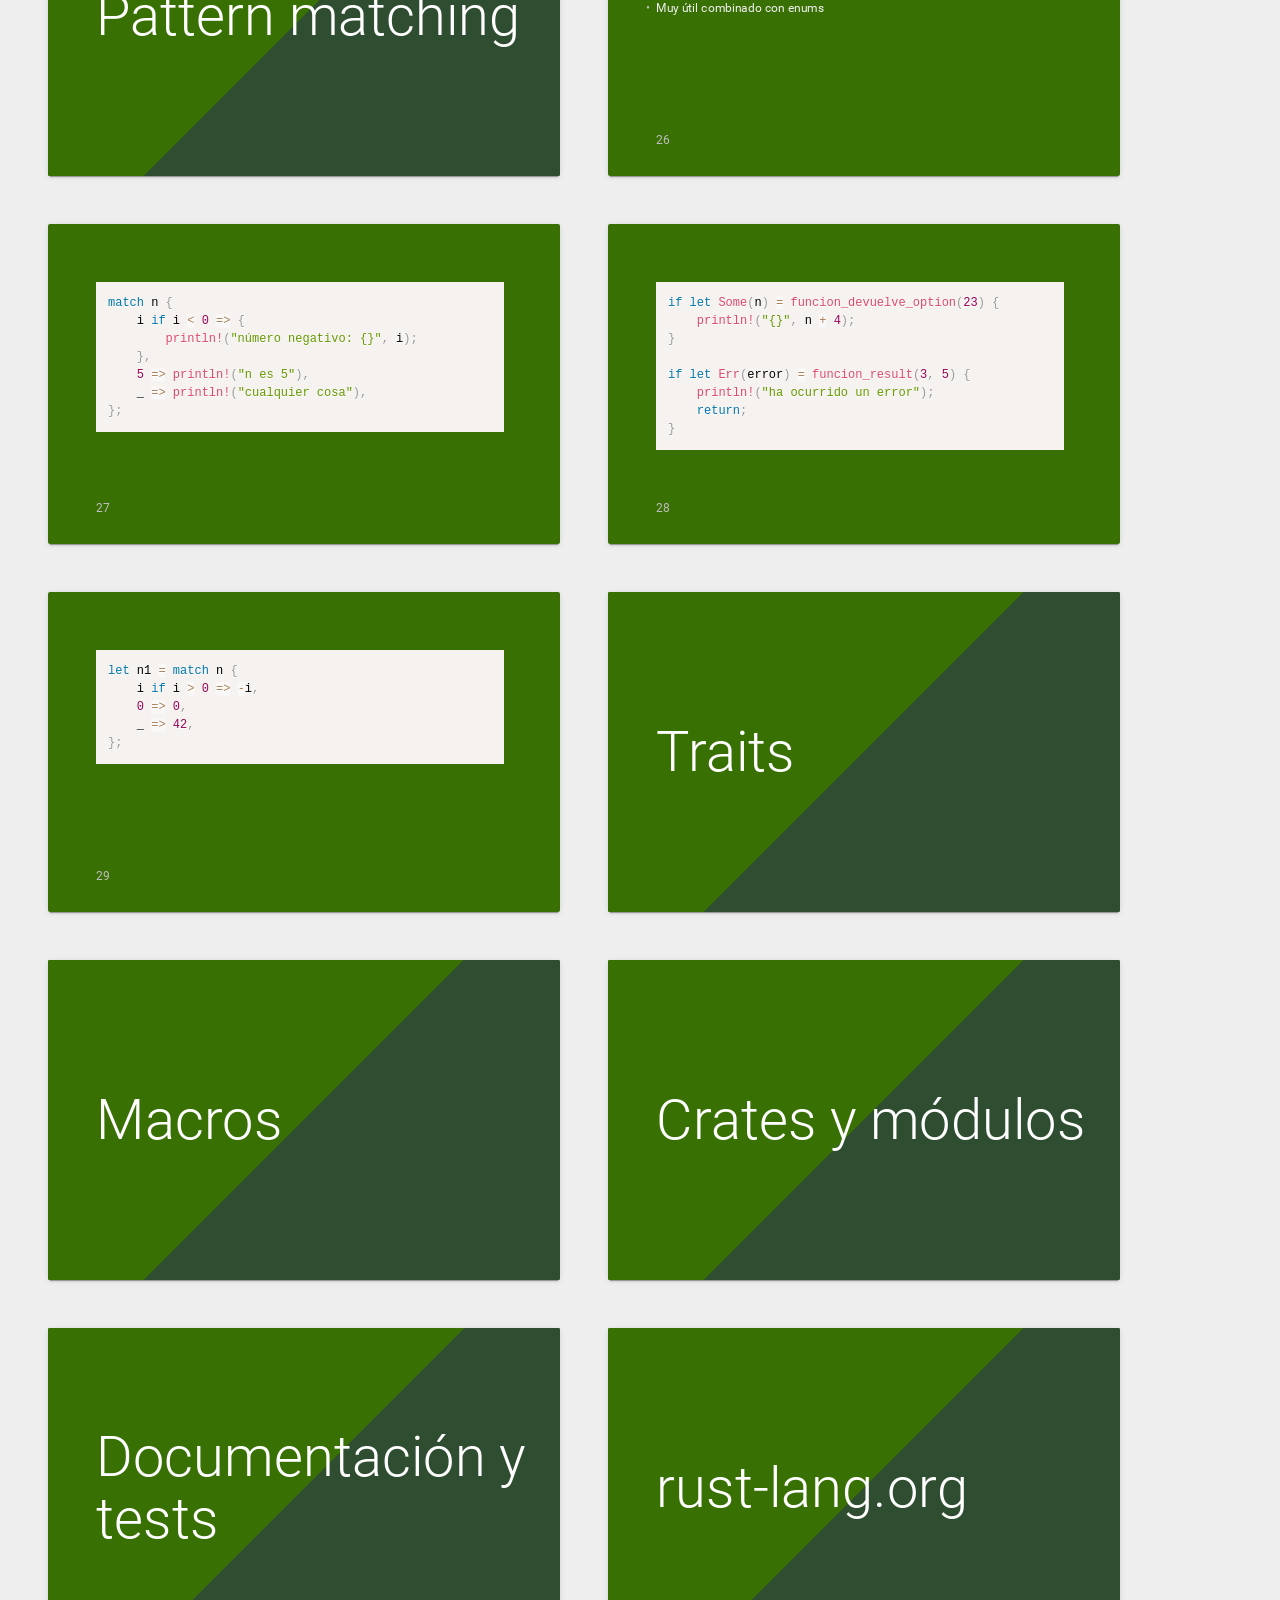
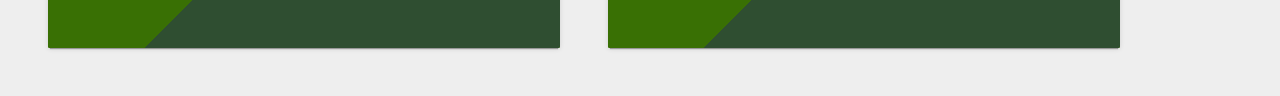
==== commit 5b699dca: "Structs, Ownership, Errores y pattern matching" ====
--- a/intro-rust/index.html
+++ b/intro-rust/index.html
@@ -46,6 +46,10 @@
             margin: 0 auto;
             width: 200px;
             height: 200px;
+        }
+
+        .two-columns ul.column-1 {
+            font-size: large;
         }
 
         .two-columns .column-1 {
@@ -254,10 +258,225 @@
     </section>
 
     <section class="slide"><h2 class="shout">Structs y Enums</h2></section>
+    <section class="slide two-columns">
+        <pre class="column-2"><code class="language-rust">
+pub struct Persona {
+    nombre: String,
+    apellido1: String,
+    apellido2: Option<String>,
+    edad: i32,
+    prof: Profesion,
+}
+
+impl Persona {
+    pub fn new(nombre: String, apellidos: (String, String)) -> Persona {
+        Persona {
+            nombre: nombre,
+            apellido1: apellidos.0,
+            apellido2: Some(apellidos.1),
+            edad: 0,
+            prof: Profesion::Docotor(Profesion::Medicina),
+        }
+    }
+}
+</code></pre>
+
+        <pre class="column-1"><code class="language-rust">
+enum Profesion {
+    Informatica,
+    Medicina,
+    Doctor(Profesion),
+    Estudiante(Profesion),
+    Otro(String),
+}
+</code></pre>
+    </section>
+
     <section class="slide"><h2 class="shout">Gestión de memoria</h2></section>
+    <section class="slide two-columns">
+        <h2>Ownership</h2>
+        <ul class="column-1">
+            <li>Las variables son propietarias de la memoria a la que apuntan</li>
+            <li>Las asignaciones por defecto "mueven" la propiedad de la memoria</li>
+            <li>Los tipos básicos y los tipos que implementan Copy son "copiados" en lugar de "movidos"</li>
+            <li>Muchos tipos implementan Clone para poder "copiar" explícitamente</li>
+        </ul>
+
+        <pre class="column-2"><code class="language-rust">
+let v = vec![1, 2, 3];
+let v2 = v;
+
+let a = v[0]; // Error, intentamos usar v después de moverlo
+</code></pre>
+    </section>
+    <section class="slide two-columns">
+        <h2>Borrowing</h2>
+        <ul class="column-1">
+            <li>En lugar de "mover" pasamos una referencia con "&amp;"</li>
+            <li>Pueden existir una o más referencias a un valor (&amp;T)</li>
+            <li>Sólo puede existir una referencia mutable (&amp;mut T)</li>
+            <li>El ámbito de la referencia no puede ser mayor que el del propietario del valor</li>
+        </ul>
+
+        <pre class="column-2"><code class="language-rust">
+let mut v = vec![1, 2, 3];
+let v2 = &v; // referencia
+let v3 = &v; // referencia
+
+let a = v[0];
+
+// Error, como hay referencias de lectura, no puede existir una referencia mutable
+let v4 = &mut v;
+</code></pre>
+<pre class="column-2"><code class="language-rust">
+let mut n = 3;
+{
+    let nref = &n;
+    *nref = 5;
+}
+
+println!("n: {}", n);
+</code></pre>
+
+    </section>
+
+    <section class="slide two-columns">
+        <h2>Lifetimes</h2>
+        <ul class="column-1">
+            <li>Las referencias tienen un tiempo de vida asociado al ámbito del valor al que apuntan</li>
+            <li>Como una referencia no puede vivir más que el valor al que
+            apunta, a veces hay que decirle al compilador cuál es el
+            "lifetime"</li>
+        </ul>
+
+        <pre class="column-2"><code class="language-rust">
+fn eliminar_prefijo<'a, 'b>(orig: &'a str,
+                            prefijo: &'b str)
+                            -> &'a str {
+    &orig[prefijo.len()..]
+}
+
+fn main() {
+    let x;
+    {
+        let a = "texto:hola".to_string();
+        let b = "texto:";
+
+        x = eliminar_prefijo(&a, &b);
+    }
+
+    println!("X: {}", x);
+}
+</code></pre>
+    </section>
+
+    <section class="slide"><h2 class="shout">Gestión de errores</h2></section>
+    <section class="slide two-columns">
+        <h2>Result&lt;T, E&gt;</h2>
+        <ul class="column-1">
+            <li>Rust no tiene excepciones</li>
+            <li>Existe un tipo llamado Result que se usa para operaciones
+            que pueden fallar</li>
+            <li>Un Result puede ser Ok(T) o Err(E), es un enum</li>
+            <li>El operador "?" se utiliza para propagar errores dentro de
+            funciones que devuelven un Result</li>
+            <li>Usar el tipo Result nos "obliga" a tratar los errores</li>
+        </ul>
+
+        <pre class="column-2"><code class="language-rust">
+fn division(n: i32, d: i32) -> Result&lt;i32, &str> {
+    if d == 0 {
+        return "No se puede dividir por cero";
+    }
+    n / d
+}
+fn propagando() -> Result&lt;i32, &str> {
+    let n = division(3, 0)?;
+    println!("resultado de la división: {}", n);
+    n
+}
+fn main() {
+    let r = propagando();
+    if r.is_ok() {
+        // accediendo al valor, si no es ok, fallará
+        println!("valor: {}", r.unwrap());
+    }
+    assert_eq!(r, Err("No se puede dividir por cero"));
+}
+</code></pre>
+    </section>
+
+    <section class="slide"><h2 class="shout">Option</h2></section>
+    <section class="slide two-columns">
+        <h2>Option&lt;T&gt;</h2>
+        <ul class="column-1">
+            <li>Rust no tiene tipo NULL</li>
+            <li>Existe un tipo llamado Option que se usa para definir tipos
+            que puedan estar "vacíos"</li>
+            <li>Un option puede ser Some(T) o None, es un enum</li>
+            <li>Usar el tipo Option nos "obliga" a tratar los tipos "nulos"</li>
+        </ul>
+
+        <pre class="column-2"><code class="language-rust">
+let mut n: Option&lt;i32&gt; = None;
+
+// Error porque es un option, no un i32
+let suma = n + 3;
+if n.is_some() {
+    let suma = n.unwrap() + 3;
+}
+
+n = Some(5);
+let suma = match n {
+    Some(i) => i + 3,
+    None => 0,
+};
+</code></pre>
+    </section>
+
     <section class="slide"><h2 class="shout">Pattern matching</h2></section>
-    <section class="slide"><h2 class="shout">Gestión de errores</h2></section>
-    <section class="slide"><h2 class="shout">Option</h2></section>
+    <section class="slide">
+        <h2>Pattern matching</h2>
+
+        <ul>
+            <li>Se utiliza como una especie de switch</li>
+            <li>Gestión de errores y tipos nulos</li>
+            <li>Muy útil combinado con enums</li>
+        </ul>
+    </section>
+    <section class="slide">
+        <pre><code class="language-rust">
+match n {
+    i if i &lt; 0 => {
+        println!("número negativo: {}", i);
+    },
+    5 => println!("n es 5"),
+    _ => println!("cualquier cosa"),
+};
+</code></pre>
+    </section>
+    <section class="slide">
+        <pre><code class="language-rust">
+if let Some(n) = funcion_devuelve_option(23) {
+    println!("{}", n + 4);
+}
+
+if let Err(error) = funcion_result(3, 5) {
+    println!("ha ocurrido un error");
+    return;
+}
+</code></pre>
+    </section>
+    <section class="slide">
+        <pre><code class="language-rust">
+let n1 = match n {
+    i if i &gt; 0 => -i,
+    0 => 0,
+    _ => 42,
+};
+</code></pre>
+    </section>
+
     <section class="slide"><h2 class="shout">Traits</h2></section>
     <section class="slide"><h2 class="shout">Macros</h2></section>
     <section class="slide"><h2 class="shout">Crates y módulos</h2></section>
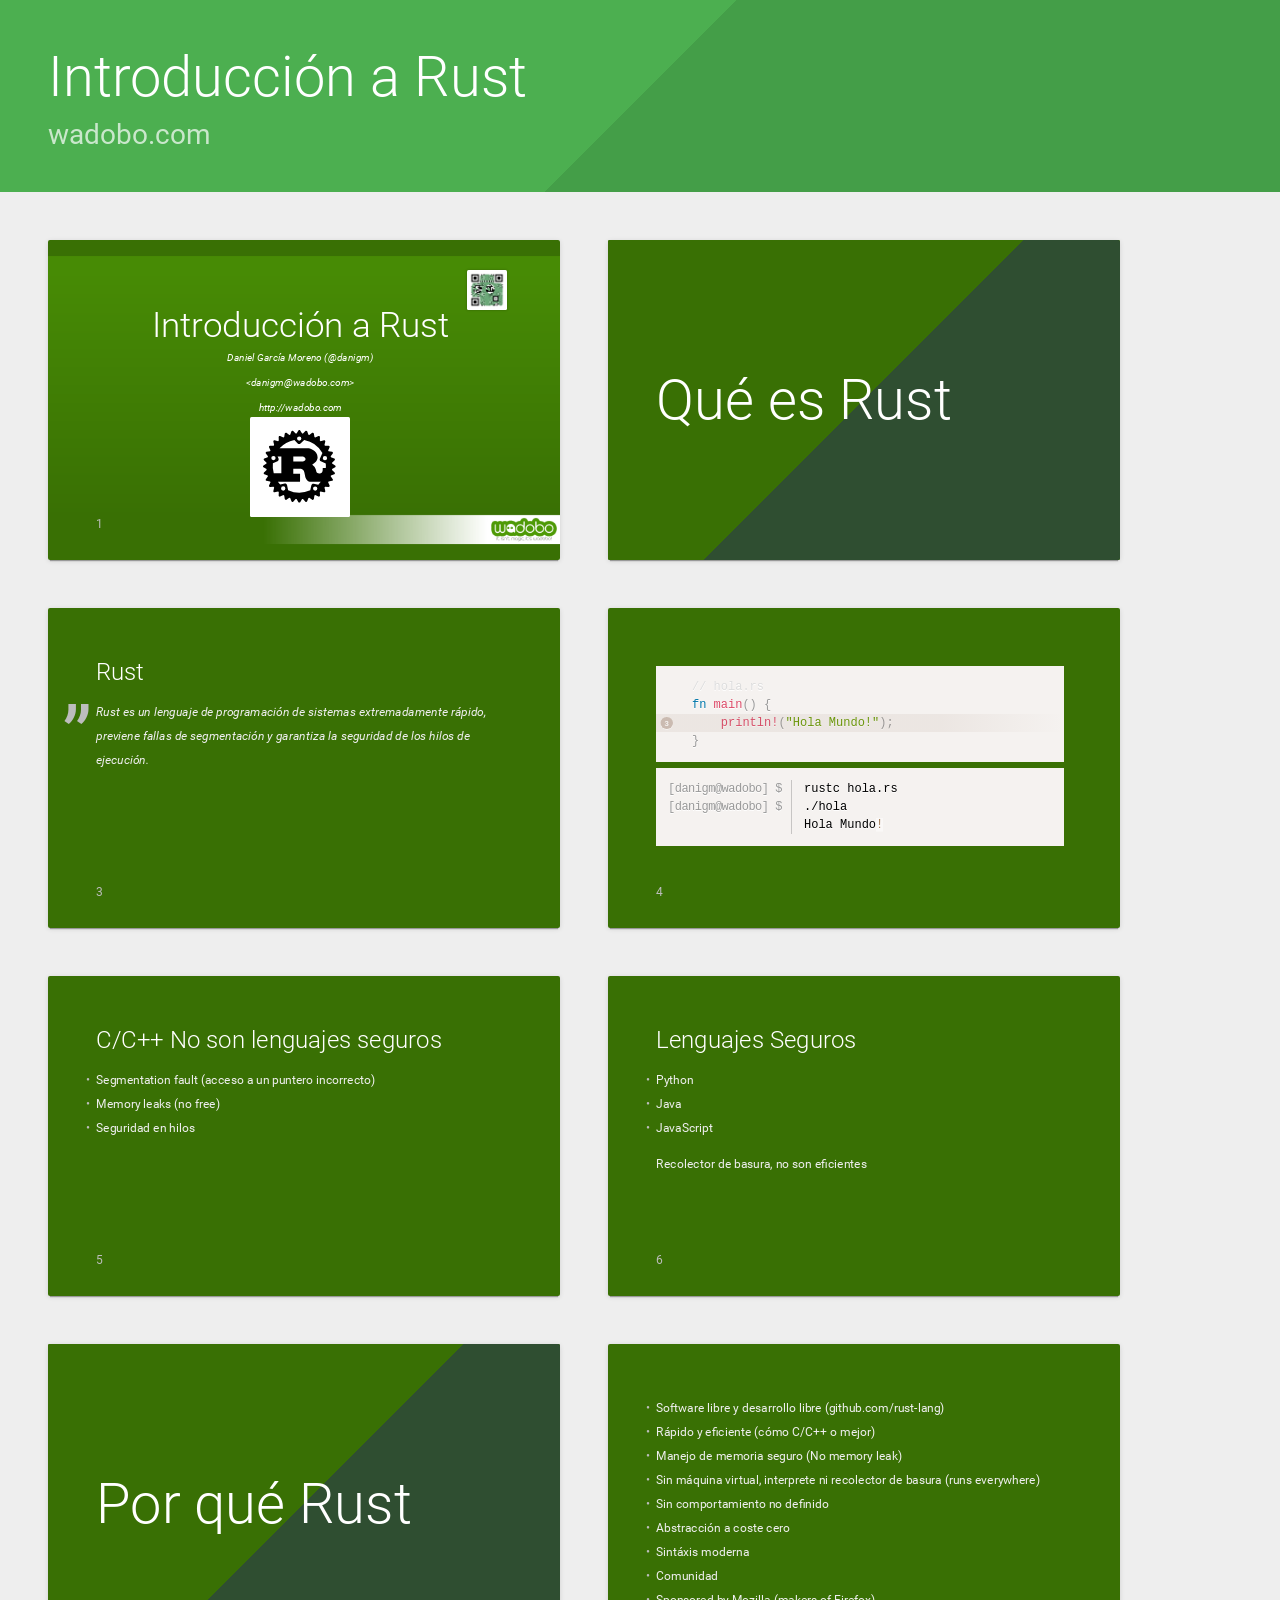
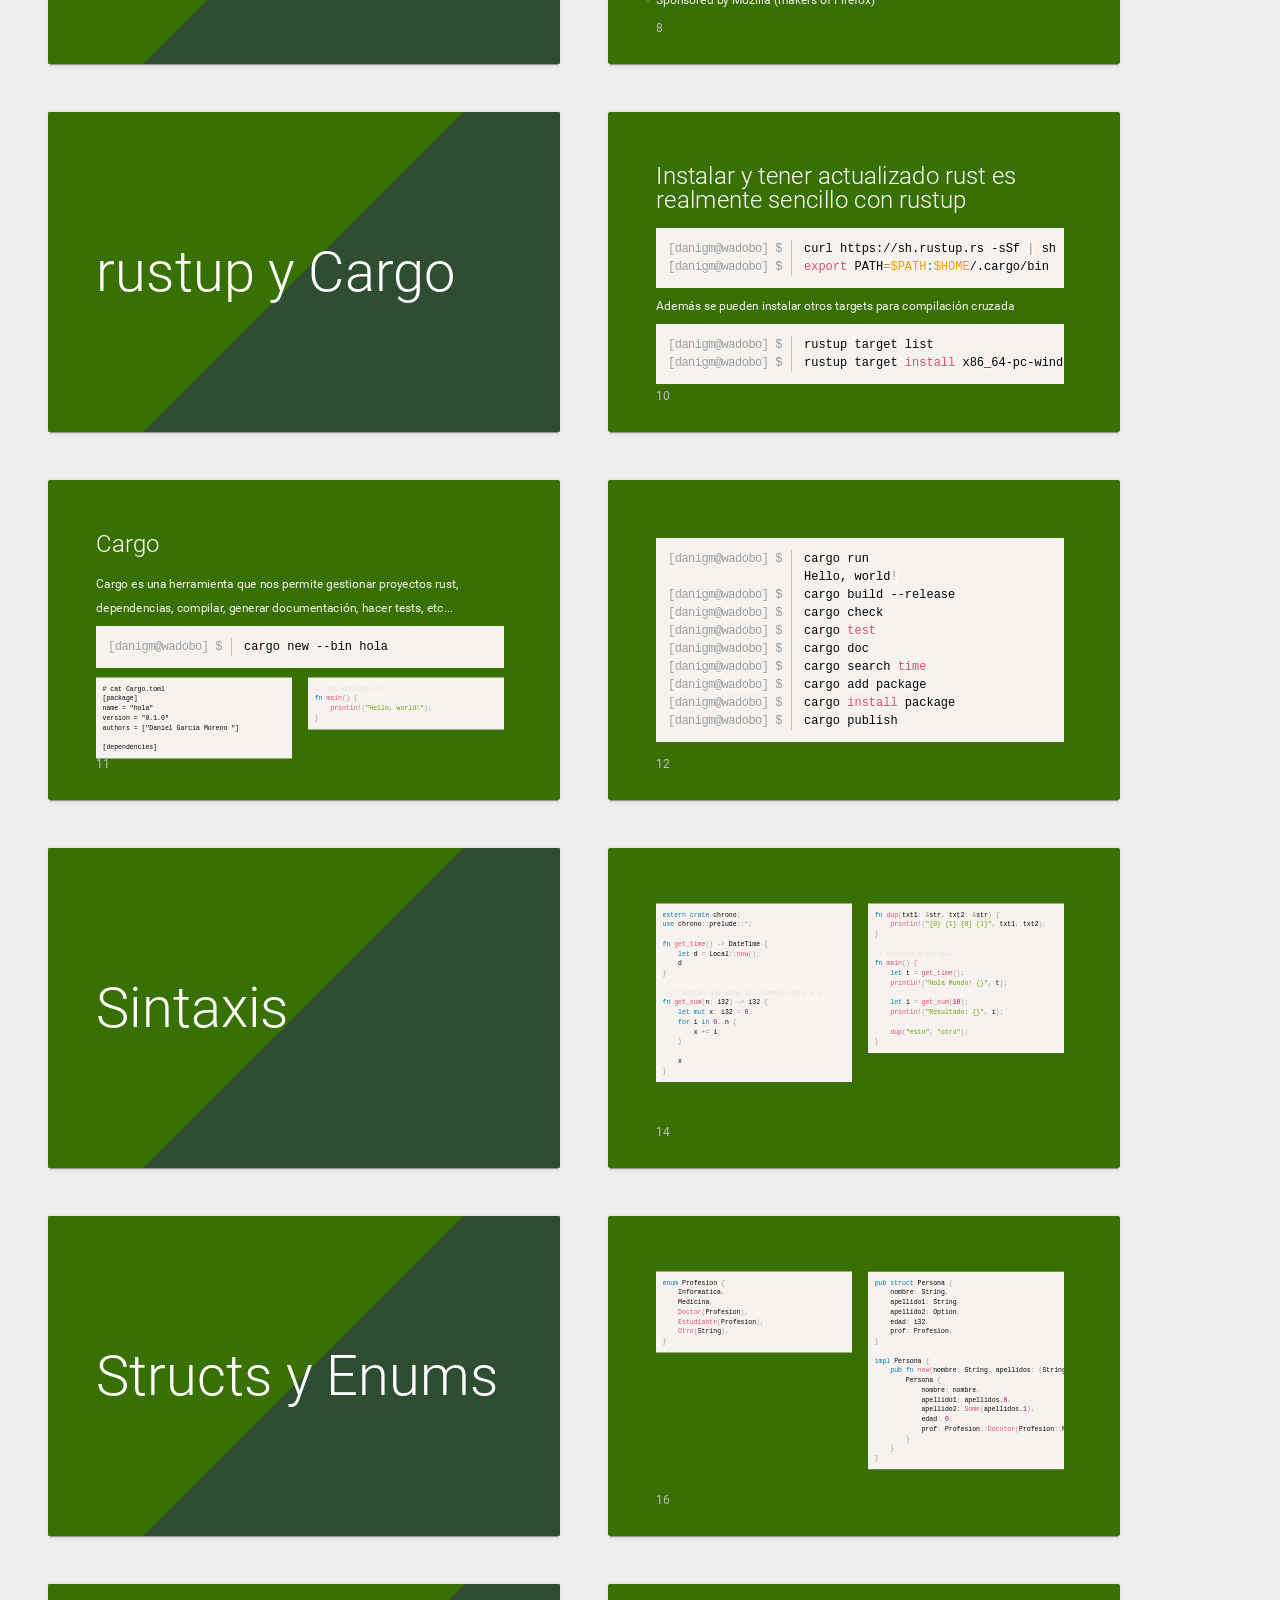
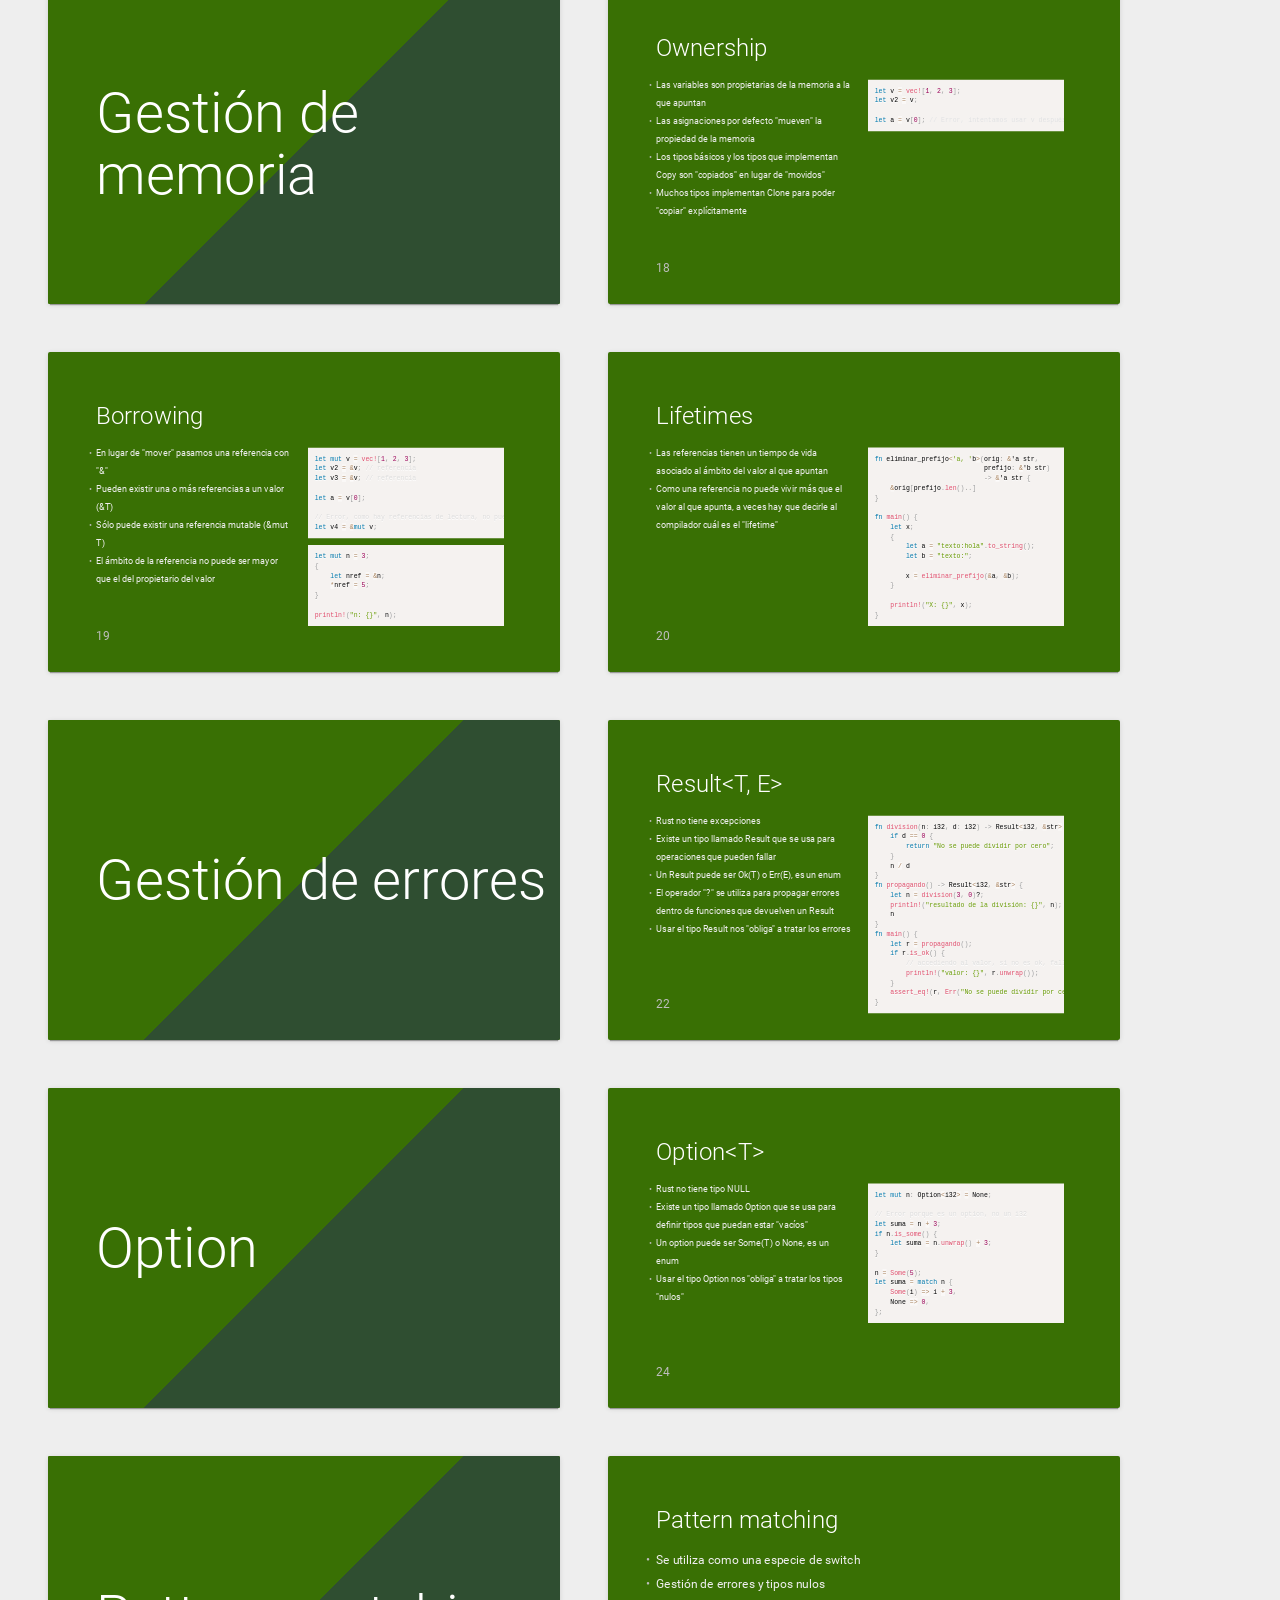
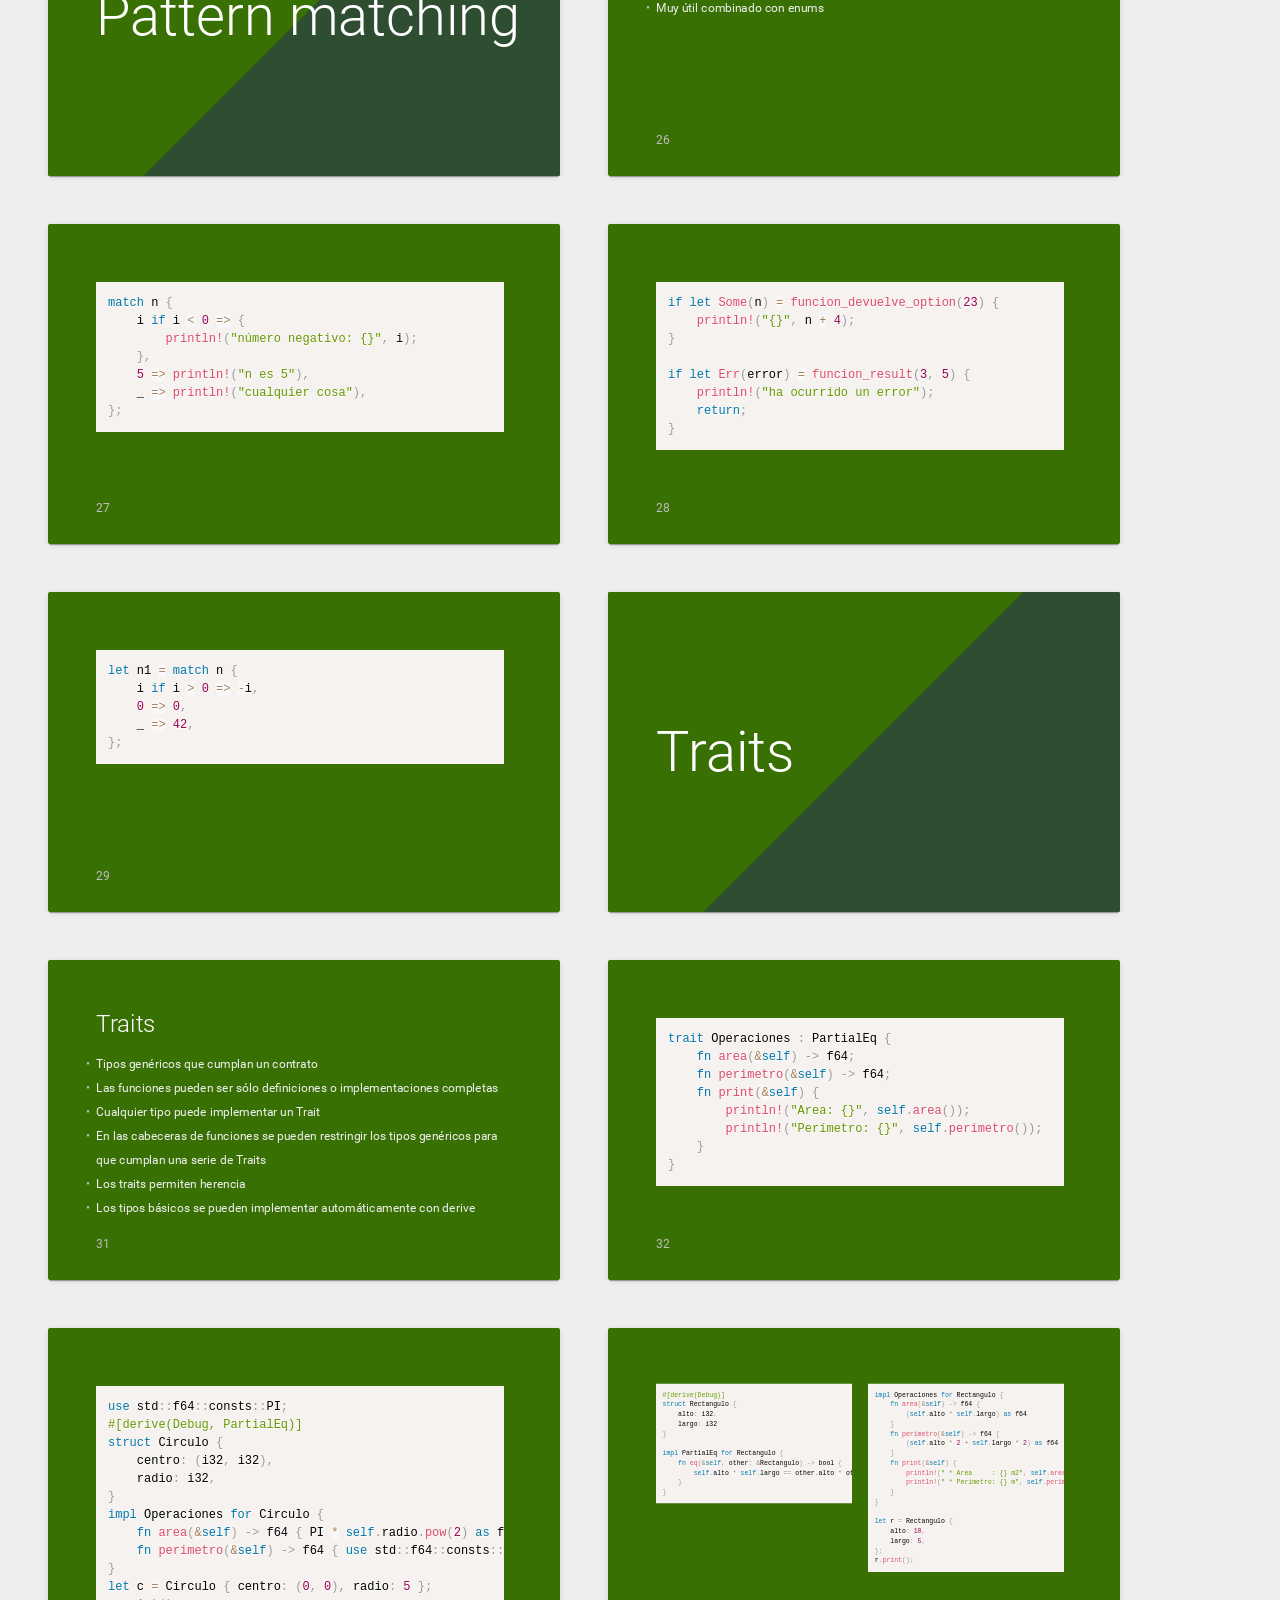
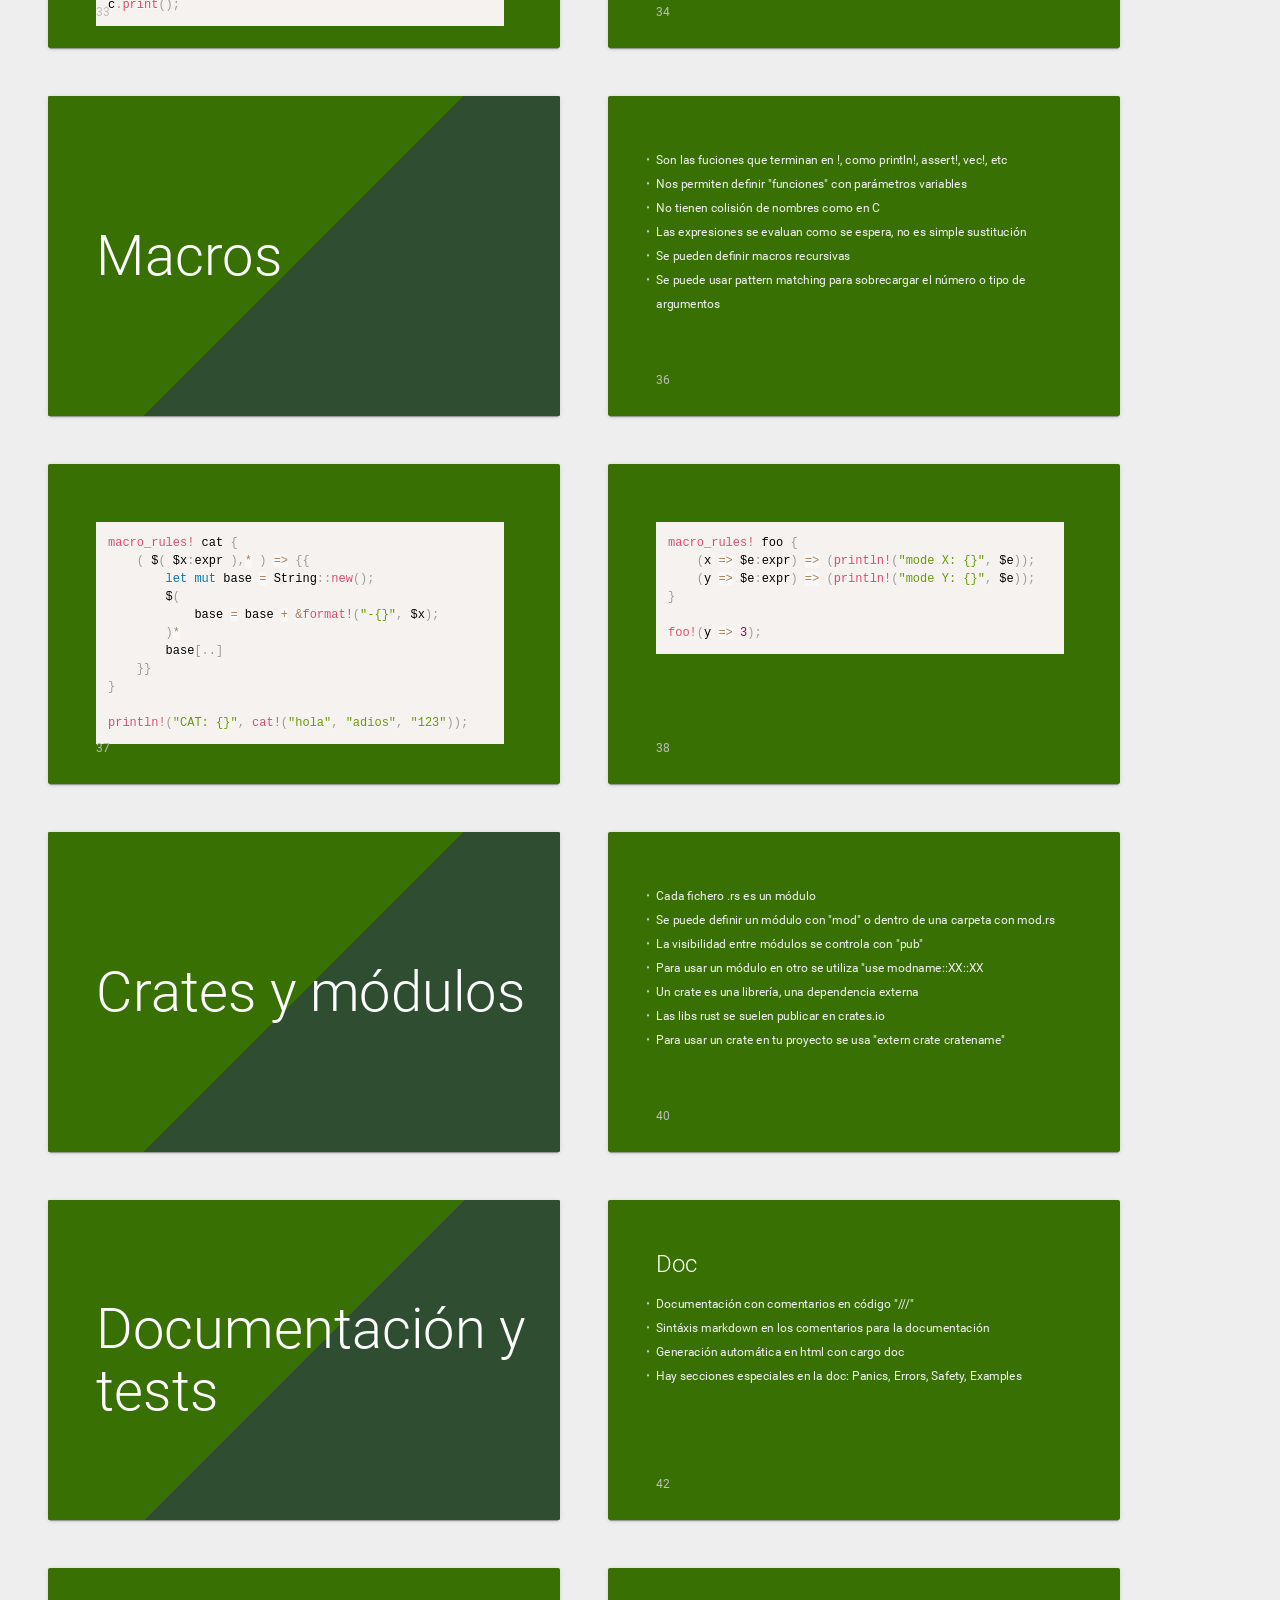
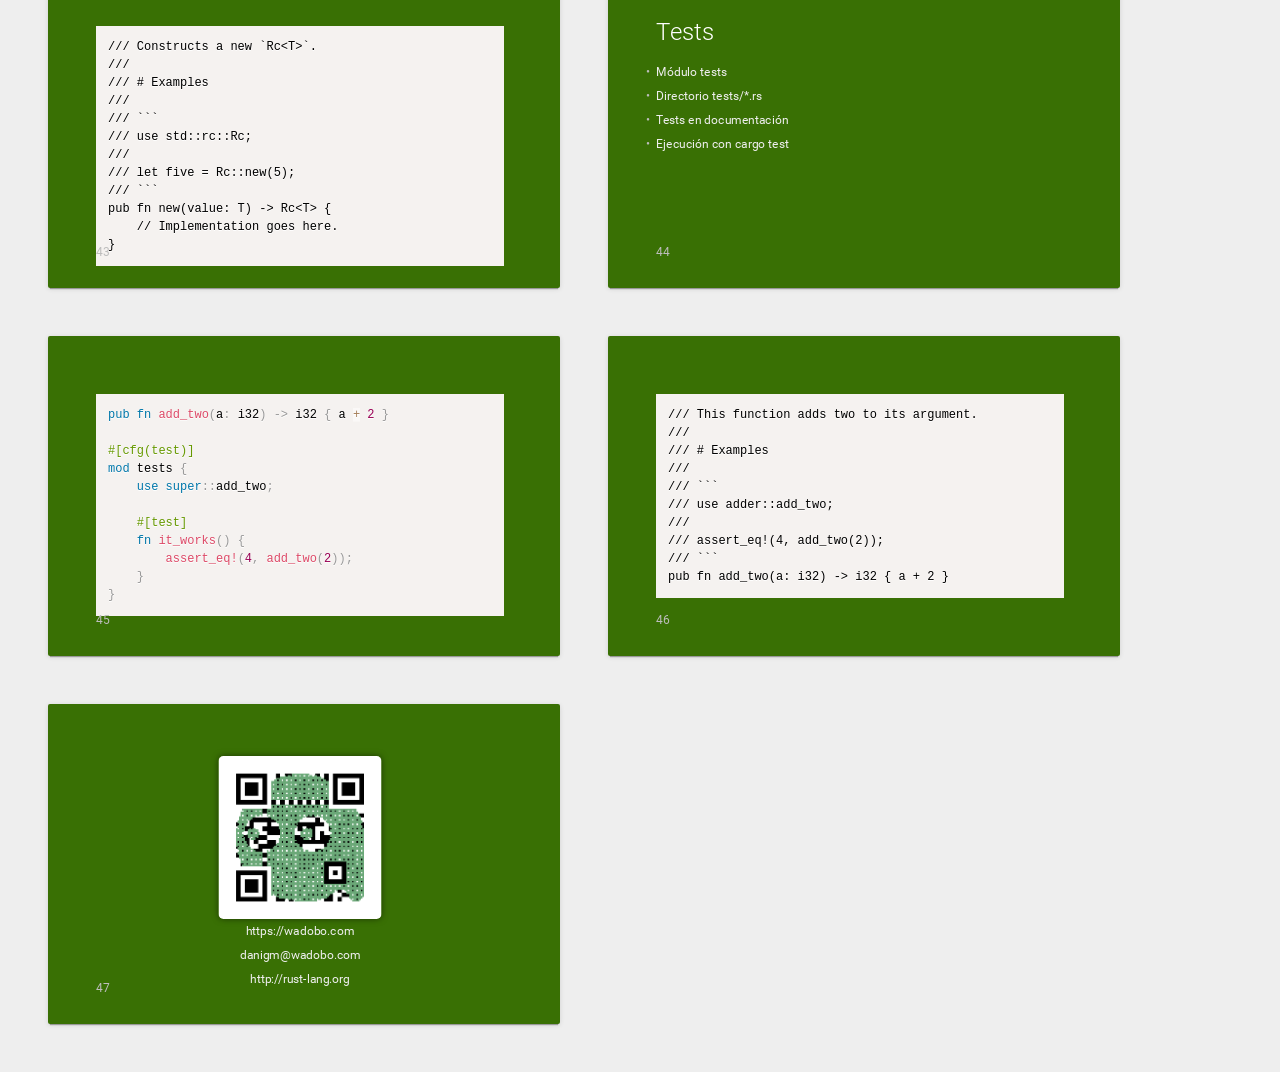
==== commit 37c4b97a: "intro rust: Presentación terminada" ====
--- a/intro-rust/index.html
+++ b/intro-rust/index.html
@@ -8,6 +8,27 @@
     <link rel="stylesheet" href="shower/themes/material/styles/screen-16x10.css">
     <link href="prism/prism.css" rel="stylesheet" />
     <style>
+        .qrcode {
+            width: 40%;
+            margin: 0 auto;
+            display: block;
+            border-radius: 10px;
+            box-shadow: 0px 0px 12px rgba(0, 0, 0, 0.5);
+        }
+
+        .qrcode.cover {
+            position: absolute;
+            right: -300px;
+            top: 100px;
+            width: 80px;
+            box-shadow: 0px 0px 5px rgba(0, 0, 0, 0.3);
+            border-radius: 3px;
+        }
+
+        #see-more {
+            text-align: center;
+        }
+
         .slide {
             background-color: #397004;
             color: #eee;
@@ -80,6 +101,7 @@
         <p>http://wadobo.com</p>
         <div class="rust-logo"> </div>
         <img src="pictures/slide-bg.png" alt="" class="cover">
+        <img src="pictures/wado_qrcode.gif" alt="" class="qrcode cover">
         <!--
             To apply styles to the certain slides
             set slide ID to get needed elements
@@ -478,14 +500,215 @@
     </section>
 
     <section class="slide"><h2 class="shout">Traits</h2></section>
+    <section class="slide">
+        <h2>Traits</h2>
+
+        <ul>
+            <li>Tipos genéricos que cumplan un contrato</li>
+            <li>Las funciones pueden ser sólo definiciones o implementaciones completas</li>
+            <li>Cualquier tipo puede implementar un Trait</li>
+            <li>En las cabeceras de funciones se pueden restringir los
+            tipos genéricos para que cumplan una serie de Traits</li>
+            <li>Los traits permiten herencia</li>
+            <li>Los tipos básicos se pueden implementar automáticamente con derive</li>
+        </ul>
+    </section>
+    <section class="slide">
+        <pre><code class="language-rust">
+trait Operaciones : PartialEq {
+    fn area(&self) -> f64;
+    fn perimetro(&self) -> f64;
+    fn print(&self) {
+        println!("Area: {}", self.area());
+        println!("Perímetro: {}", self.perimetro());
+    }
+}
+</code></pre>
+    </section>
+
+    <section class="slide">
+        <pre><code class="language-rust">
+use std::f64::consts::PI;
+#[derive(Debug, PartialEq)]
+struct Circulo {
+    centro: (i32, i32),
+    radio: i32,
+}
+impl Operaciones for Circulo {
+    fn area(&self) -> f64 { PI * self.radio.pow(2) as f64 }
+    fn perimetro(&self) -> f64 { use std::f64::consts::PI; PI * self.radio as f64 * 2.0 }
+}
+let c = Circulo { centro: (0, 0), radio: 5 };
+c.print();
+</code></pre>
+    </section>
+
+    <section class="slide two-columns">
+        <pre class="column-1"><code class="language-rust">
+#[derive(Debug)]
+struct Rectangulo {
+    alto: i32,
+    largo: i32
+}
+
+impl PartialEq for Rectangulo {
+    fn eq(&self, other: &Rectangulo) -> bool {
+        self.alto * self.largo == other.alto * other.largo
+    }
+}
+</code></pre>
+<pre class="column-2"><code class="language-rust">
+impl Operaciones for Rectangulo {
+    fn area(&self) -> f64 {
+        (self.alto * self.largo) as f64
+    }
+    fn perimetro(&self) -> f64 {
+        (self.alto * 2 + self.largo * 2) as f64
+    }
+    fn print(&self) {
+        println!(" * Area     : {} m2", self.area());
+        println!(" * Perímetro: {} m", self.perimetro());
+    }
+}
+
+let r = Rectangulo {
+    alto: 10,
+    largo: 5,
+};
+r.print();
+</code></pre>
+    </section>
+
     <section class="slide"><h2 class="shout">Macros</h2></section>
+    <section class="slide">
+        <ul>
+            <li>Son las fuciones que terminan en !, como println!, assert!, vec!, etc</li>
+            <li>Nos permiten definir "funciones" con parámetros variables</li>
+            <li>No tienen colisión de nombres como en C</li>
+            <li>Las expresiones se evaluan como se espera, no es simple
+            sustitución</li>
+            <li>Se pueden definir macros recursivas</li>
+            <li>Se puede usar pattern matching para sobrecargar el número o
+            tipo de argumentos</li>
+        </ul>
+    </section>
+
+    <section class="slide">
+        <pre><code class="language-rust">
+macro_rules! cat {
+    ( $( $x:expr ),* ) => {{
+        let mut base = String::new();
+        $(
+            base = base + &format!("-{}", $x);
+        )*
+        base[..]
+    }}
+}
+
+println!("CAT: {}", cat!("hola", "adios", "123"));
+</code></pre>
+    </section>
+
+    <section class="slide">
+        <pre><code class="language-rust">
+macro_rules! foo {
+    (x => $e:expr) => (println!("mode X: {}", $e));
+    (y => $e:expr) => (println!("mode Y: {}", $e));
+}
+
+foo!(y => 3);
+</code></pre>
+    </section>
+
     <section class="slide"><h2 class="shout">Crates y módulos</h2></section>
+    <section class="slide">
+        <ul>
+            <li>Cada fichero .rs es un módulo</li>
+            <li>Se puede definir un módulo con "mod" o dentro de una
+            carpeta con mod.rs</li>
+            <li>La visibilidad entre módulos se controla con "pub"</li>
+            <li>Para usar un módulo en otro se utiliza "use modname::XX::XX</li>
+            <li>Un crate es una librería, una dependencia externa</li>
+            <li>Las libs rust se suelen publicar en crates.io</li>
+            <li>Para usar un crate en tu proyecto se usa "extern crate cratename"</li>
+        </ul>
+    </section>
+
+
     <section class="slide"><h2 class="shout">Documentación y tests</h2></section>
+    <section class="slide">
+        <h2>Doc</h2>
+        <ul>
+            <li>Documentación con comentarios en código "///"</li>
+            <li>Sintáxis markdown en los comentarios para la documentación</li>
+            <li>Generación automática en html con cargo doc</li>
+            <li>Hay secciones especiales en la doc: Panics, Errors, Safety,
+            Examples</li>
+        </ul>
+    </section>
+    <section class="slide">
+        <pre><code class="language-none">
+/// Constructs a new `Rc&lt;T>`.
+///
+/// # Examples
+///
+/// ```
+/// use std::rc::Rc;
+///
+/// let five = Rc::new(5);
+/// ```
+pub fn new(value: T) -> Rc&lt;T> {
+    // Implementation goes here.
+}
+</code></pre>
+    </section>
+
+    <section class="slide">
+        <h2>Tests</h2>
+        <ul>
+            <li>Módulo tests</li>
+            <li>Directorio tests/*.rs</li>
+            <li>Tests en documentación</li>
+            <li>Ejecución con cargo test</li>
+        </ul>
+    </section>
+
+    <section class="slide">
+        <pre><code class="language-rust">
+pub fn add_two(a: i32) -> i32 { a + 2 }
+
+#[cfg(test)]
+mod tests {
+    use super::add_two;
+
+    #[test]
+    fn it_works() {
+        assert_eq!(4, add_two(2));
+    }
+}
+</code></pre>
+    </section>
+
+    <section class="slide">
+        <pre><code class="language-none">
+/// This function adds two to its argument.
+///
+/// # Examples
+///
+/// ```
+/// use adder::add_two;
+///
+/// assert_eq!(4, add_two(2));
+/// ```
+pub fn add_two(a: i32) -> i32 { a + 2 }
+</code></pre>
+    </section>
 
     <section class="slide" id="see-more">
-        <h2 class="shout">
-            rust-lang.org
-        </h2>
+        <img src="pictures/wado_qrcode.gif" alt="" class="qrcode">
+        https://wadobo.com<br/>
+        danigm@wadobo.com<br/>
+        http://rust-lang.org<br/>
     </section>
     <!--
         To hide progress bar from entire presentation
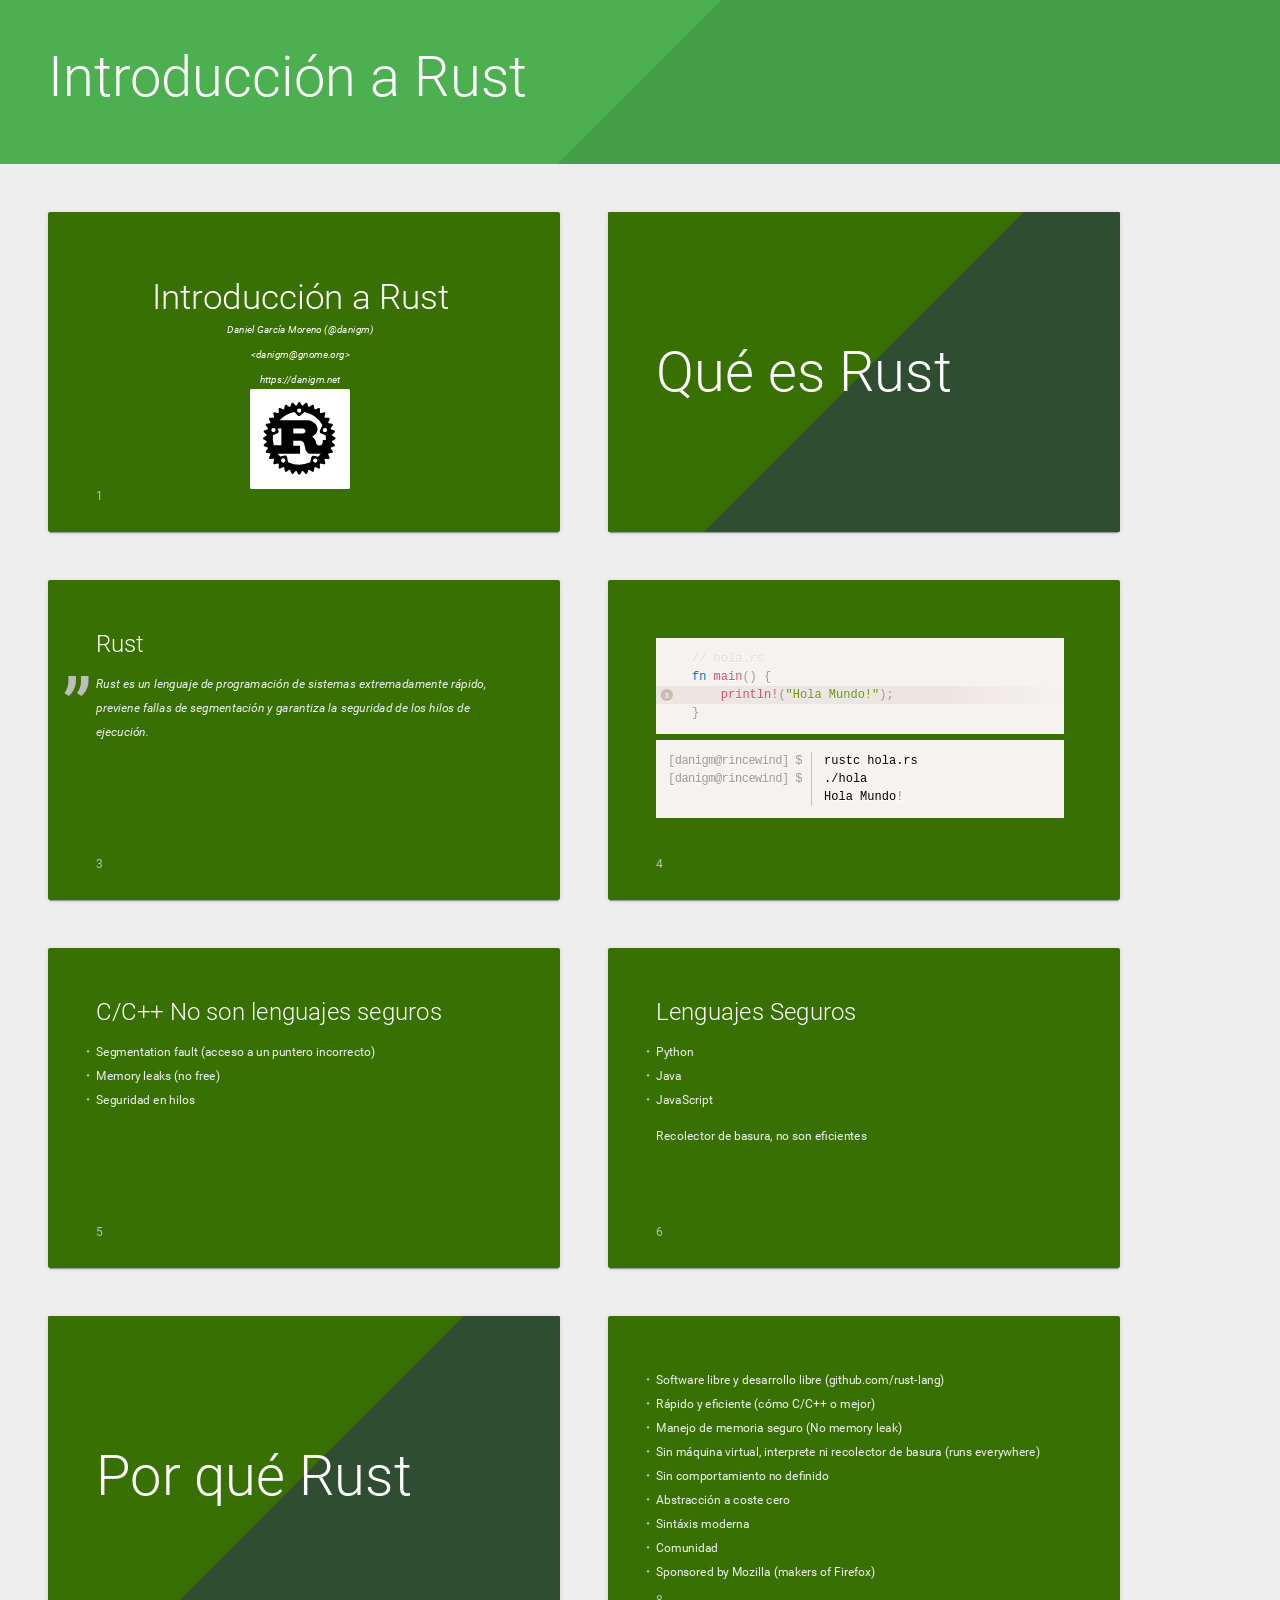
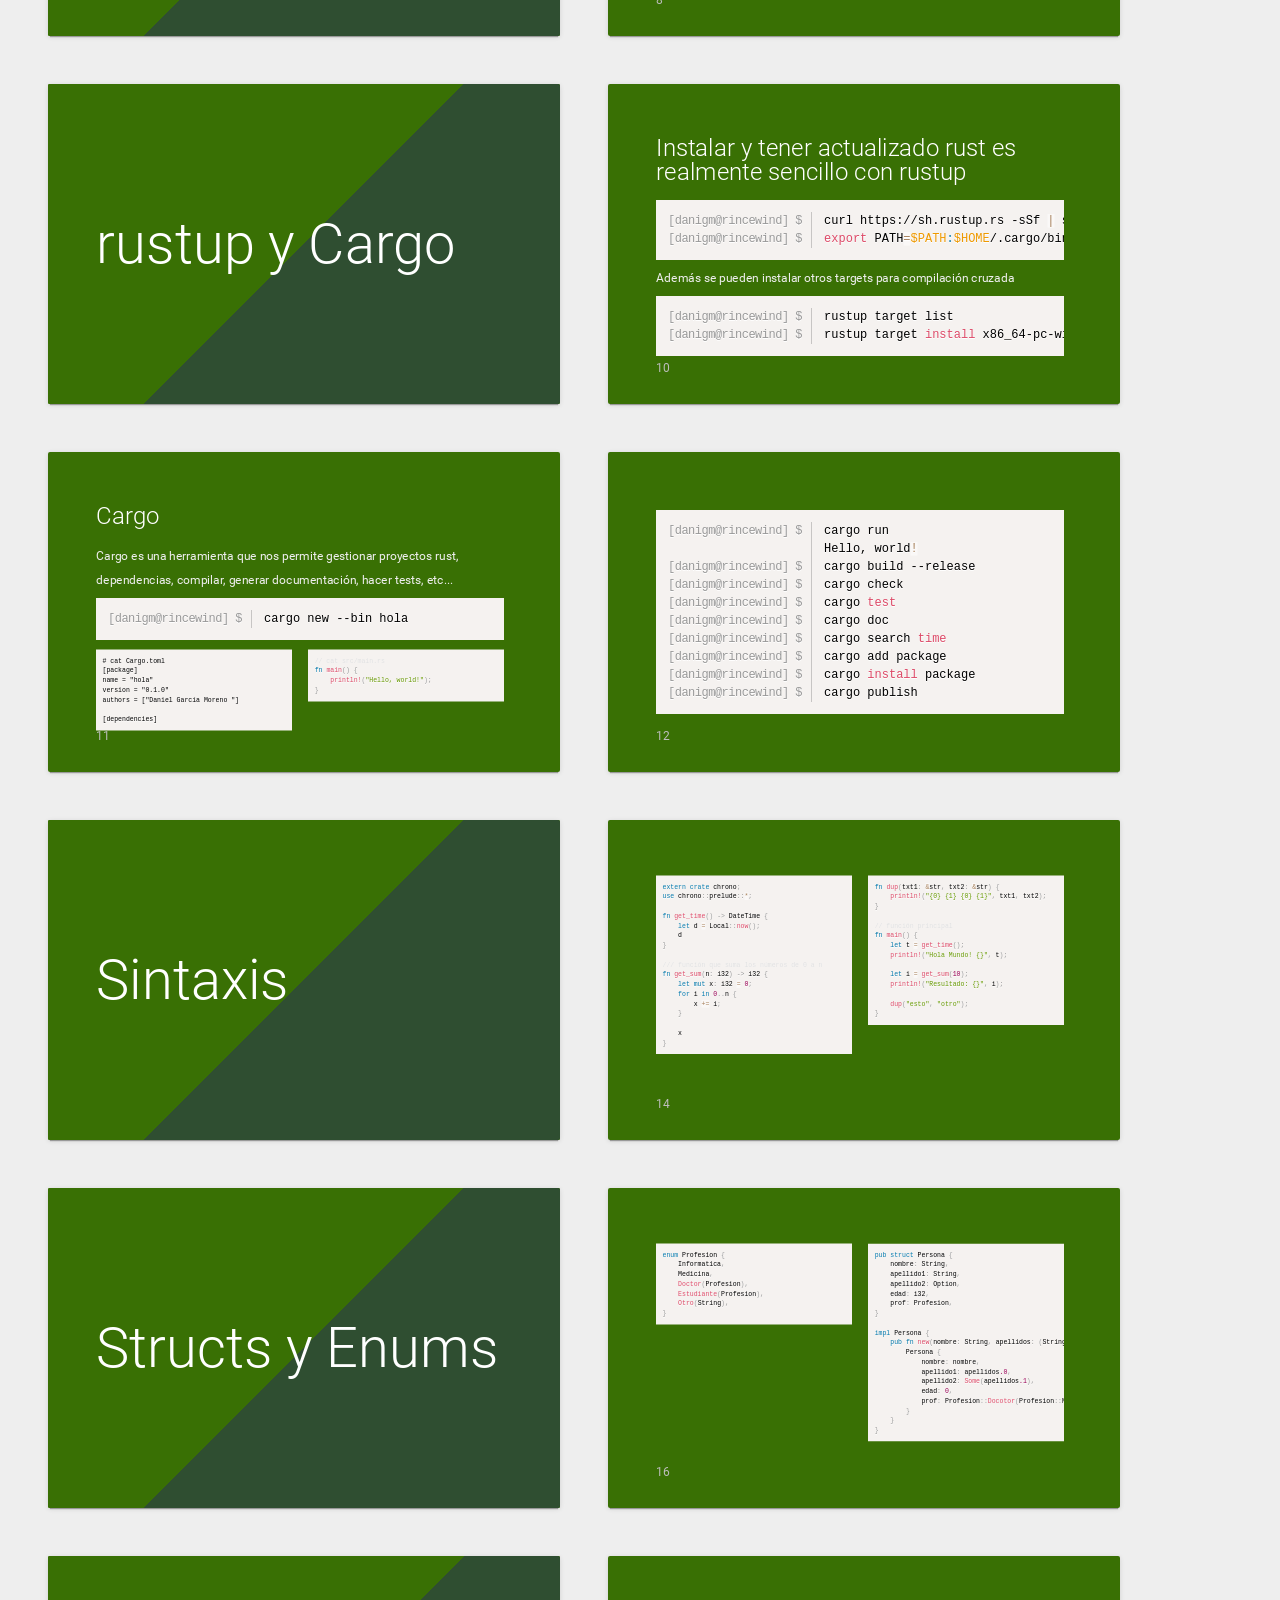
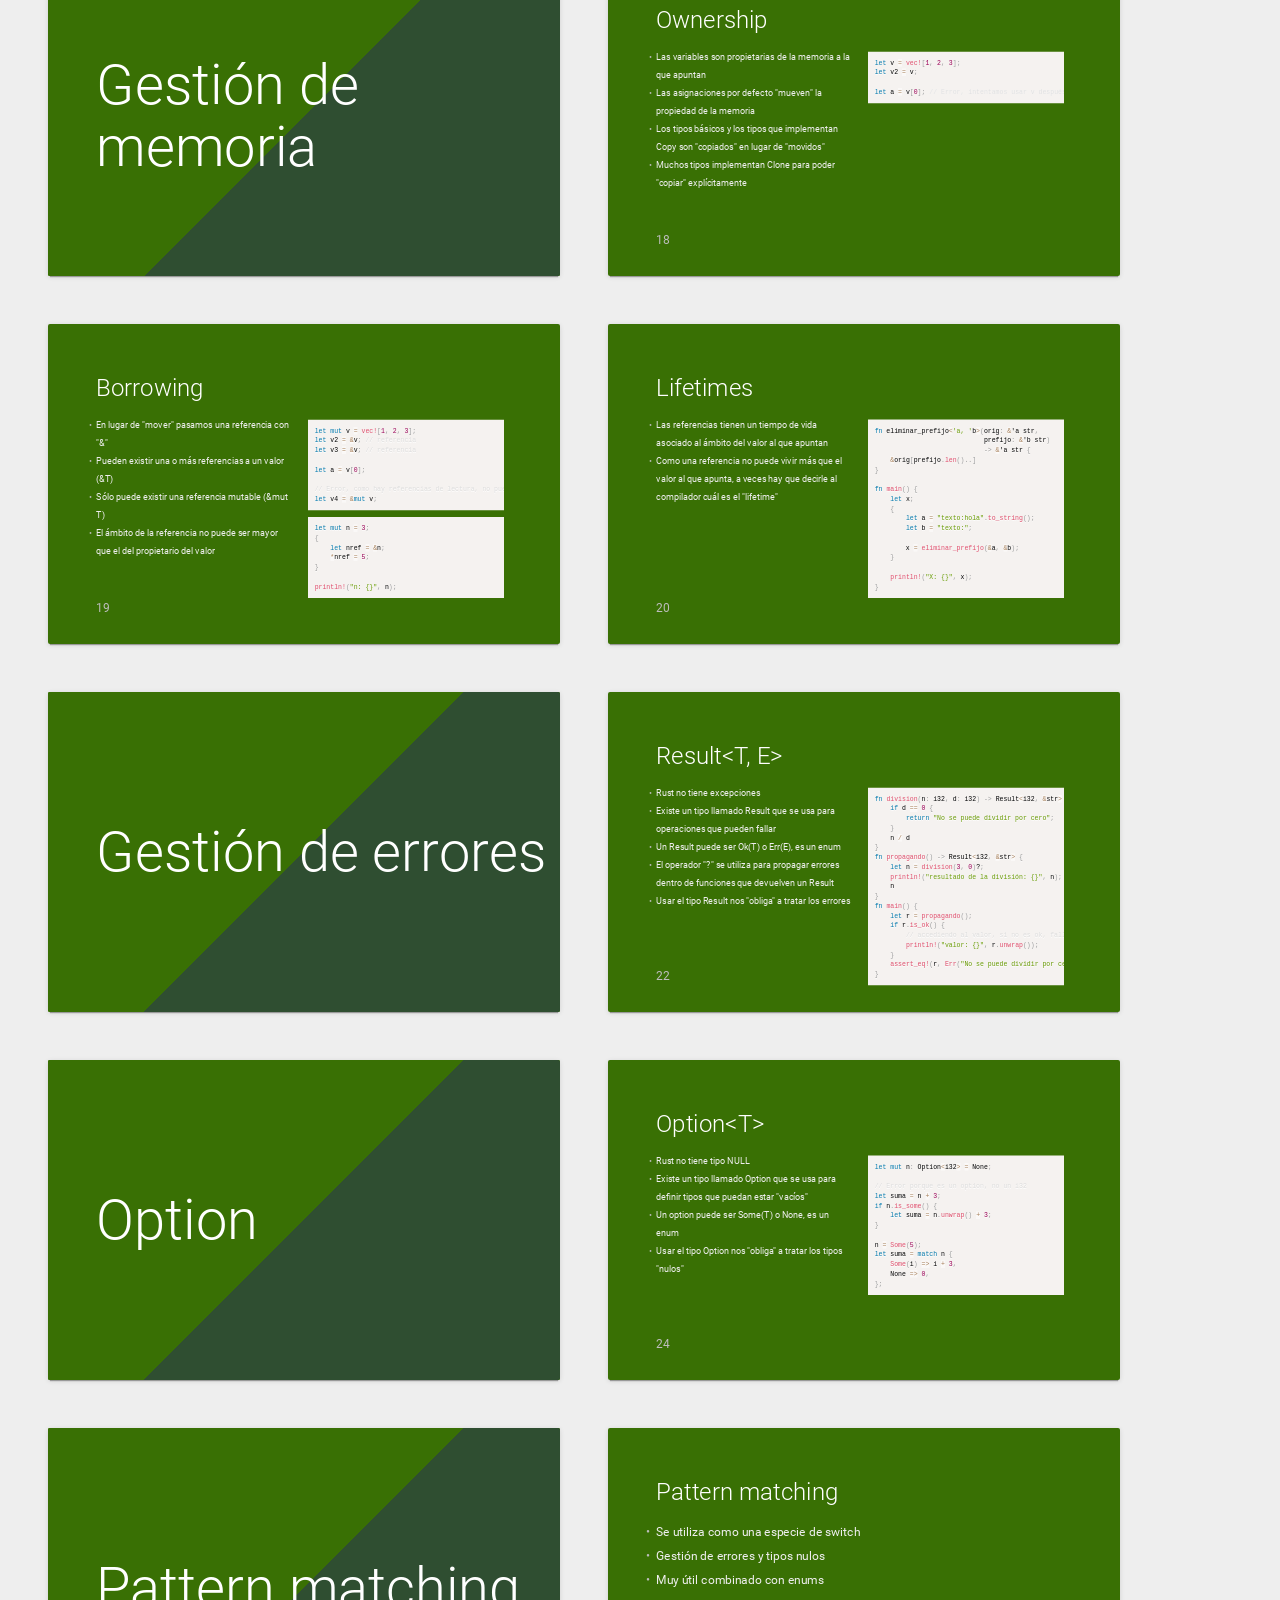
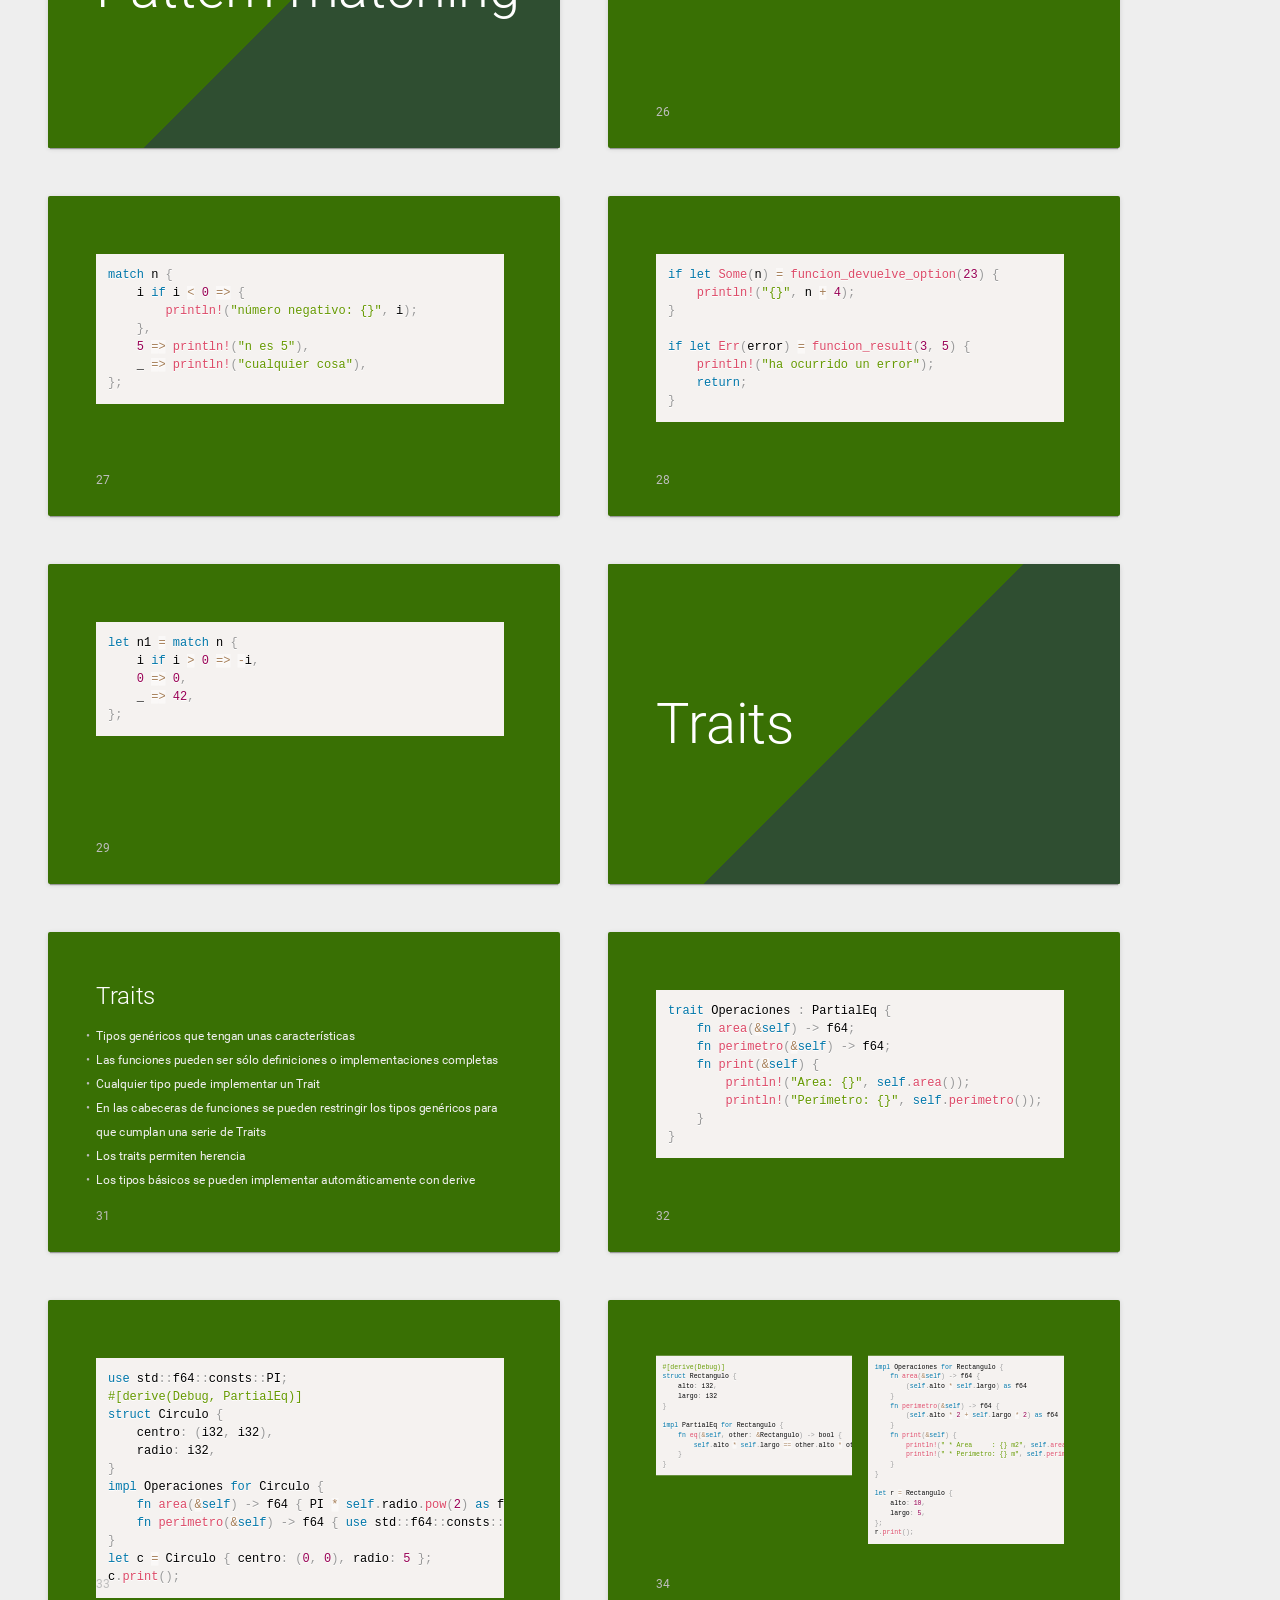
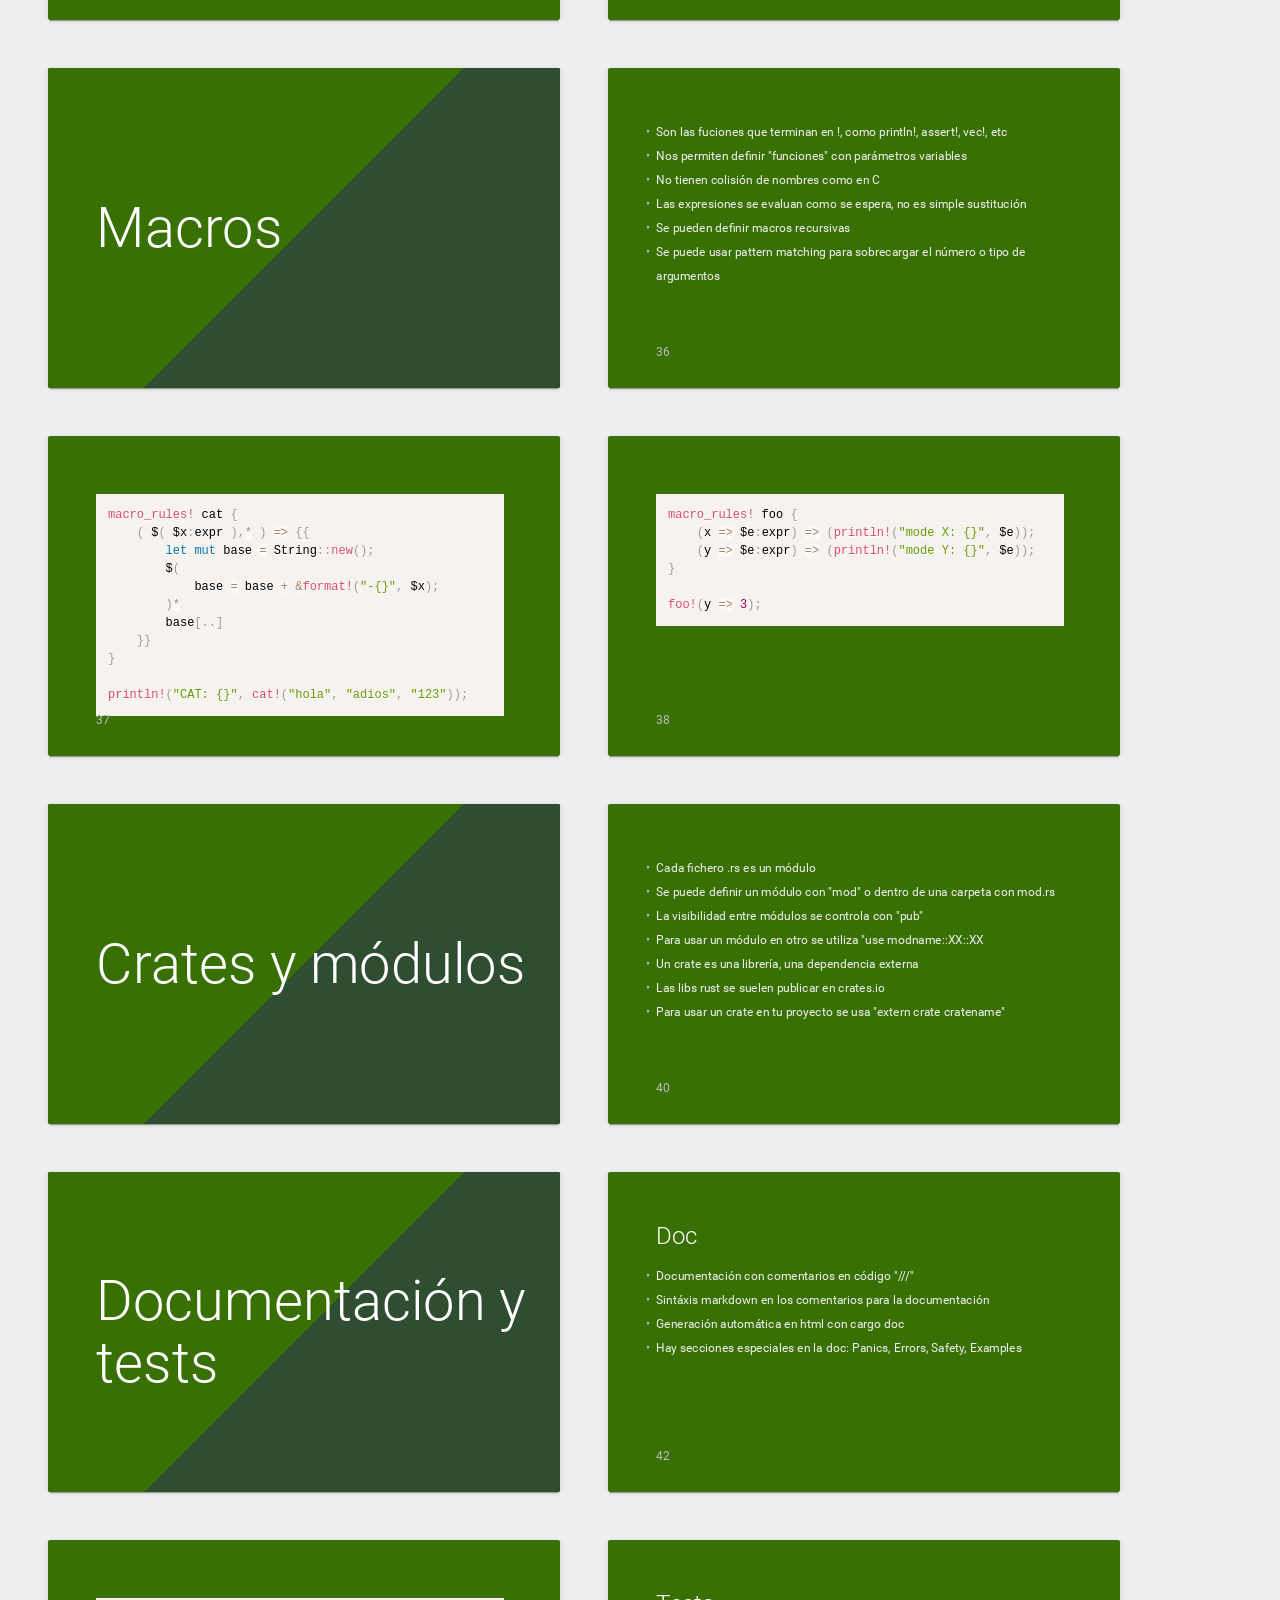
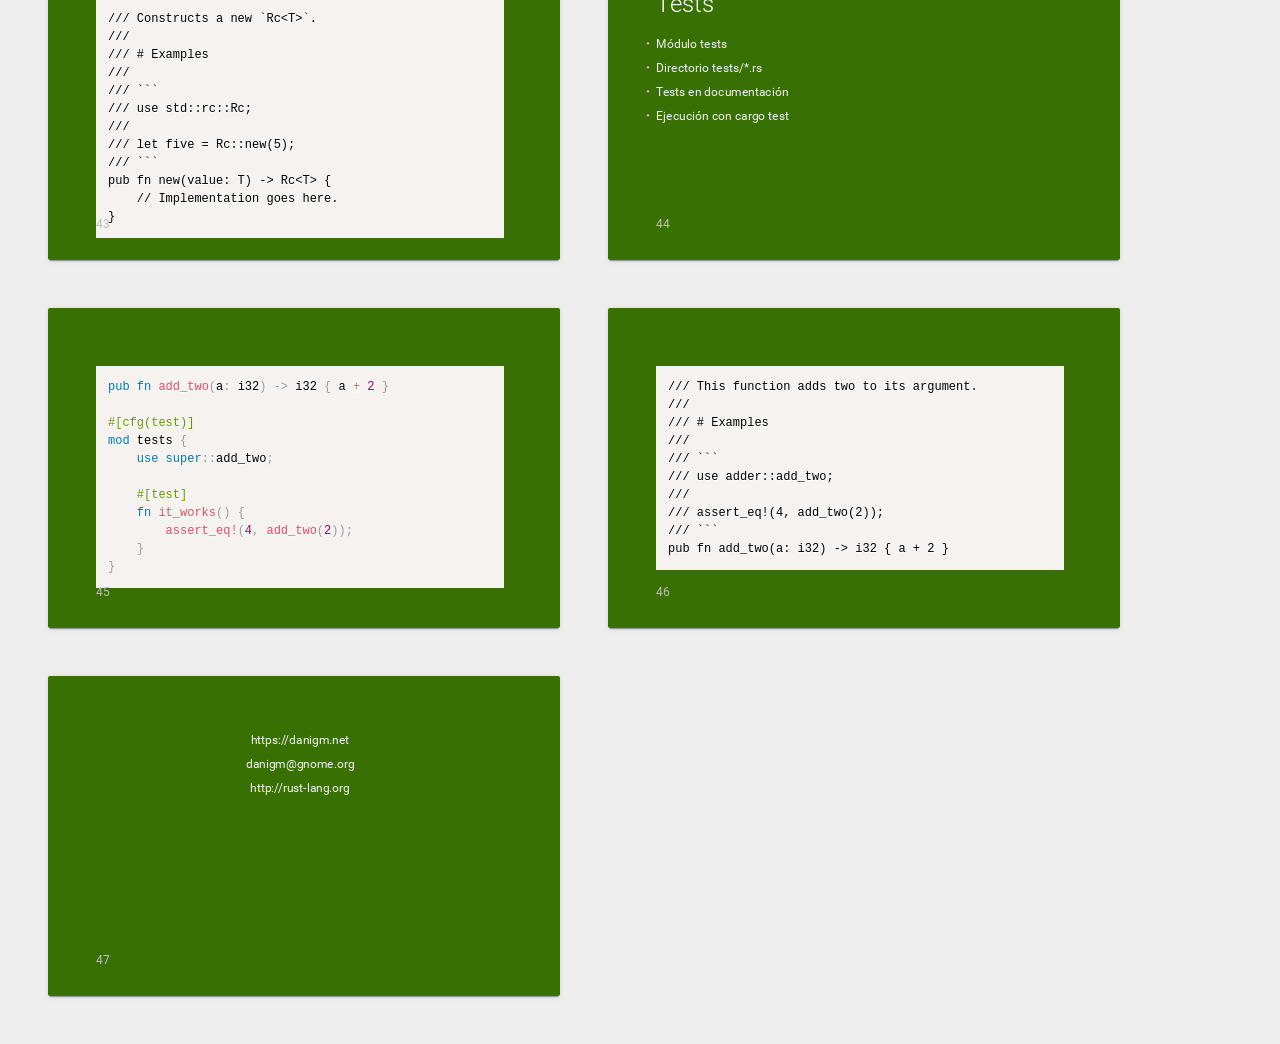
==== commit 6ec1f33f: "Eliminadas referencias y enlaces a wadobo" ====
--- a/intro-rust/index.html
+++ b/intro-rust/index.html
@@ -92,16 +92,13 @@
 <body class="shower list">
     <header class="caption">
         <h1>Introducción a Rust</h1>
-        <p>wadobo.com</p>
     </header>
     <section class="slide" id="cover">
         <h2>Introducción a Rust</h2>
         <p>Daniel García Moreno (@danigm)</p>
-        <p>&lt;danigm@wadobo.com&gt;</p>
-        <p>http://wadobo.com</p>
+        <p>&lt;danigm@gnome.org&gt;</p>
+        <p>https://danigm.net</p>
         <div class="rust-logo"> </div>
-        <img src="pictures/slide-bg.png" alt="" class="cover">
-        <img src="pictures/wado_qrcode.gif" alt="" class="qrcode cover">
         <!--
             To apply styles to the certain slides
             set slide ID to get needed elements
@@ -150,7 +147,7 @@
     println!("Hola Mundo!");
 }</code></pre>
 
-        <pre class="command-line" data-user="danigm" data-host="wadobo"
+        <pre class="command-line" data-user="danigm" data-host="rincewind"
         data-output="3"><code class="language-bash">
 rustc hola.rs
 ./hola
@@ -195,11 +192,11 @@
     <section class="slide"><h2 class="shout">rustup y Cargo</h2></section>
     <section class="slide">
         <h2>Instalar y tener actualizado rust es realmente sencillo con rustup</h2>
-        <pre class="command-line" data-user="danigm" data-host="wadobo"><code class="language-bash">
+        <pre class="command-line" data-user="danigm" data-host="rincewind"><code class="language-bash">
 curl https://sh.rustup.rs -sSf | sh
 export PATH=$PATH:$HOME/.cargo/bin</code></pre>
         Además se pueden instalar otros targets para compilación cruzada
-        <pre class="command-line" data-user="danigm" data-host="wadobo"><code class="language-bash">
+        <pre class="command-line" data-user="danigm" data-host="rincewind"><code class="language-bash">
 rustup target list
 rustup target install x86_64-pc-windows-gnu</code></pre>
     </section>
@@ -208,7 +205,7 @@
         <h2>Cargo</h2>
         Cargo es una herramienta que nos permite gestionar proyectos rust,
         dependencias, compilar, generar documentación, hacer tests, etc...
-        <pre class="command-line" data-user="danigm" data-host="wadobo"><code class="language-bash">cargo new --bin hola</code></pre>
+        <pre class="command-line" data-user="danigm" data-host="rincewind"><code class="language-bash">cargo new --bin hola</code></pre>
 
         <div class="two-columns">
             <pre class="column-1"><code class="language-config">
@@ -216,7 +213,7 @@
 [package]
 name = "hola"
 version = "0.1.0"
-authors = ["Daniel García Moreno <danigm@wadobo.com>"]
+authors = ["Daniel García Moreno <danigm@gnome.org>"]
 
 [dependencies] </code> </pre>
             <pre class="column-2"><code class="language-rust">
@@ -228,7 +225,7 @@
     </section>
 
     <section class="slide">
-        <pre class="command-line" data-user="danigm" data-host="wadobo" data-output="2"><code class="language-bash">
+        <pre class="command-line" data-user="danigm" data-host="rincewind" data-output="2"><code class="language-bash">
 cargo run
 Hello, world!
 cargo build --release
@@ -504,7 +501,7 @@
         <h2>Traits</h2>
 
         <ul>
-            <li>Tipos genéricos que cumplan un contrato</li>
+            <li>Tipos genéricos que tengan unas características</li>
             <li>Las funciones pueden ser sólo definiciones o implementaciones completas</li>
             <li>Cualquier tipo puede implementar un Trait</li>
             <li>En las cabeceras de funciones se pueden restringir los
@@ -705,9 +702,8 @@
     </section>
 
     <section class="slide" id="see-more">
-        <img src="pictures/wado_qrcode.gif" alt="" class="qrcode">
-        https://wadobo.com<br/>
-        danigm@wadobo.com<br/>
+        https://danigm.net<br/>
+        danigm@gnome.org<br/>
         http://rust-lang.org<br/>
     </section>
     <!--
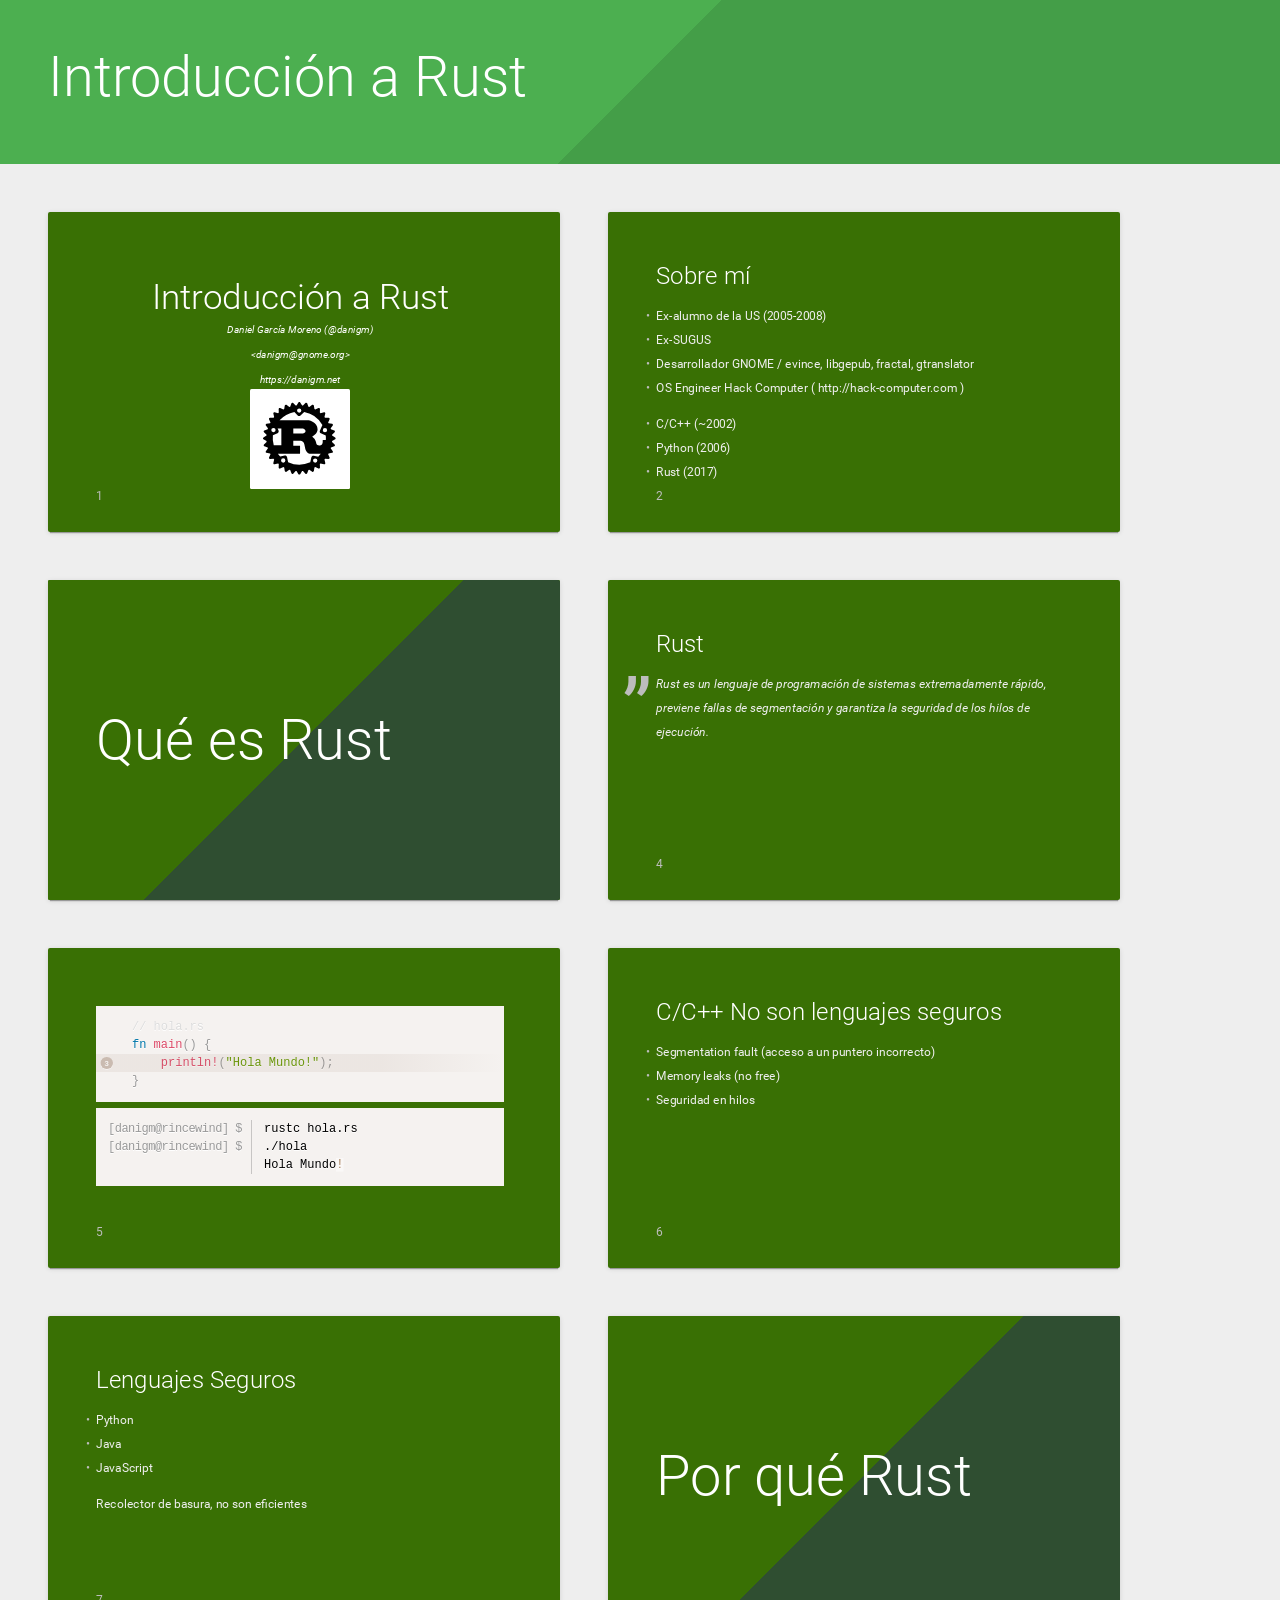
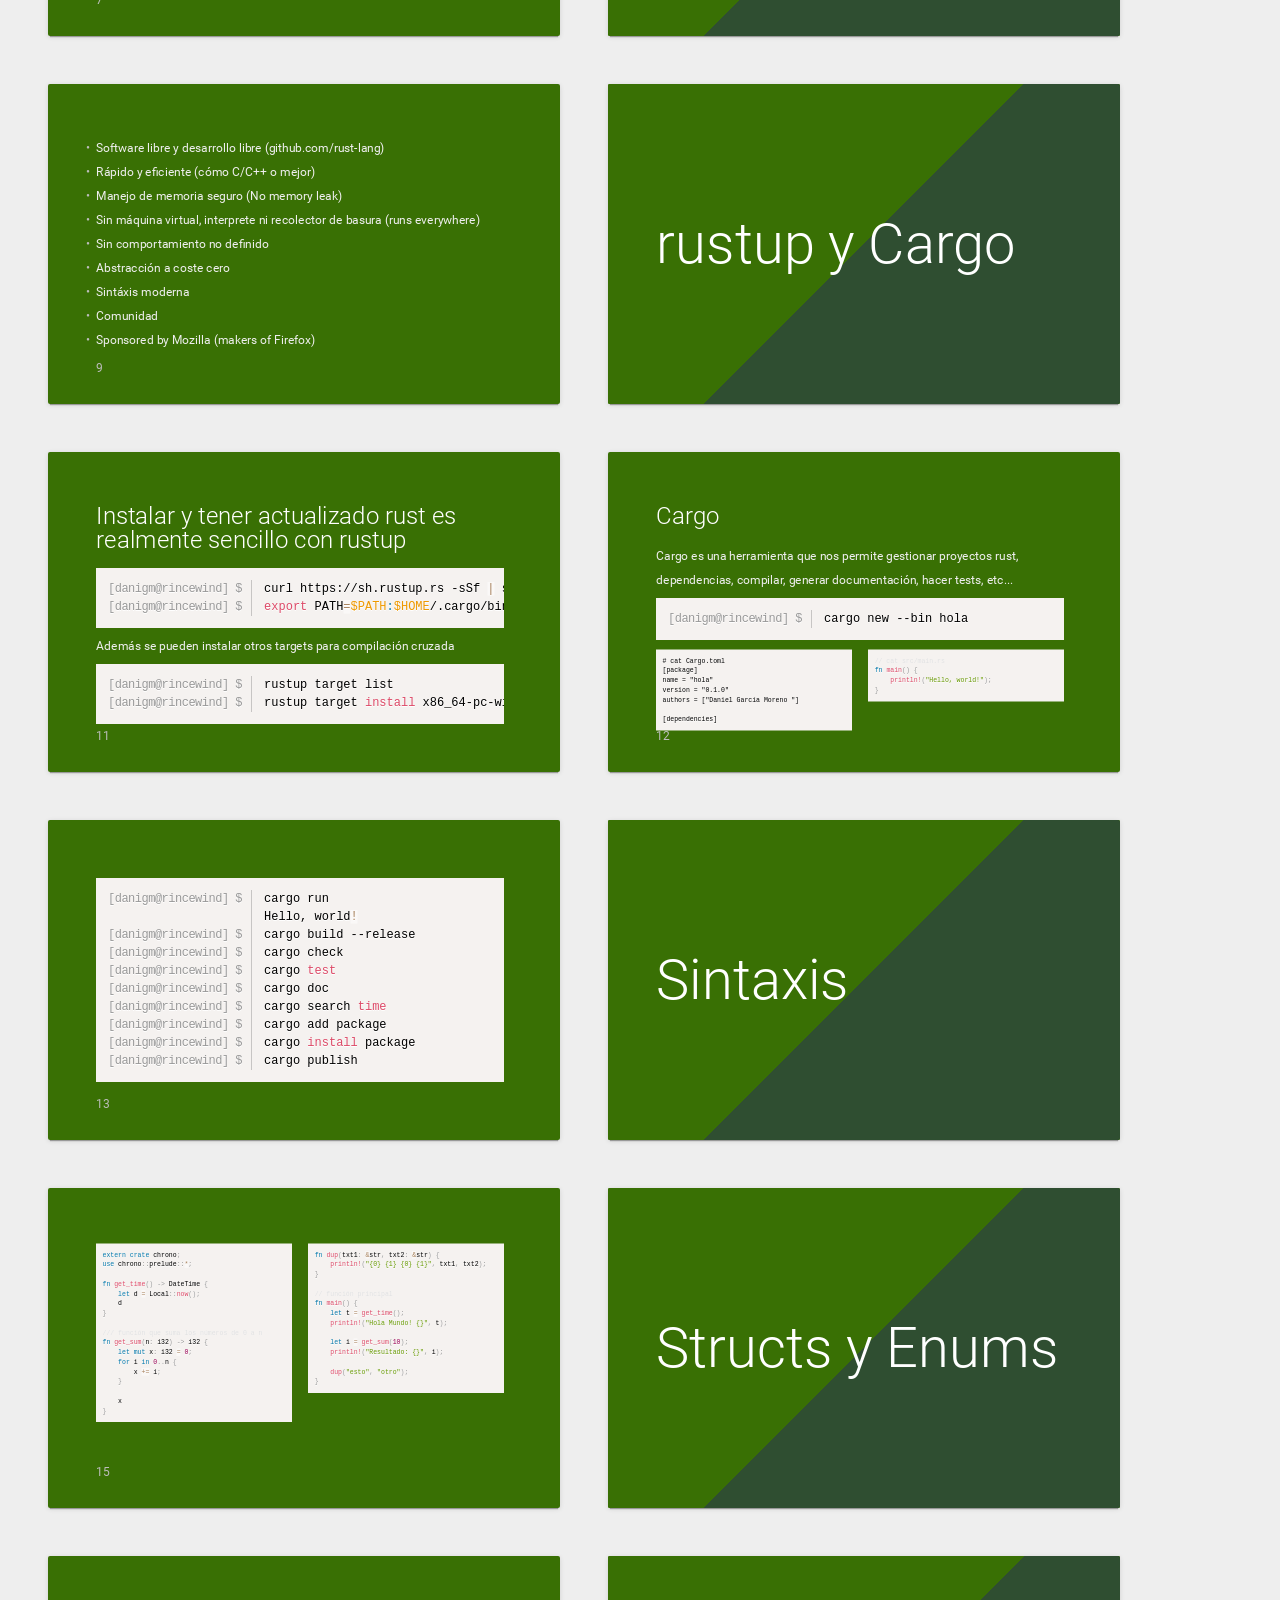
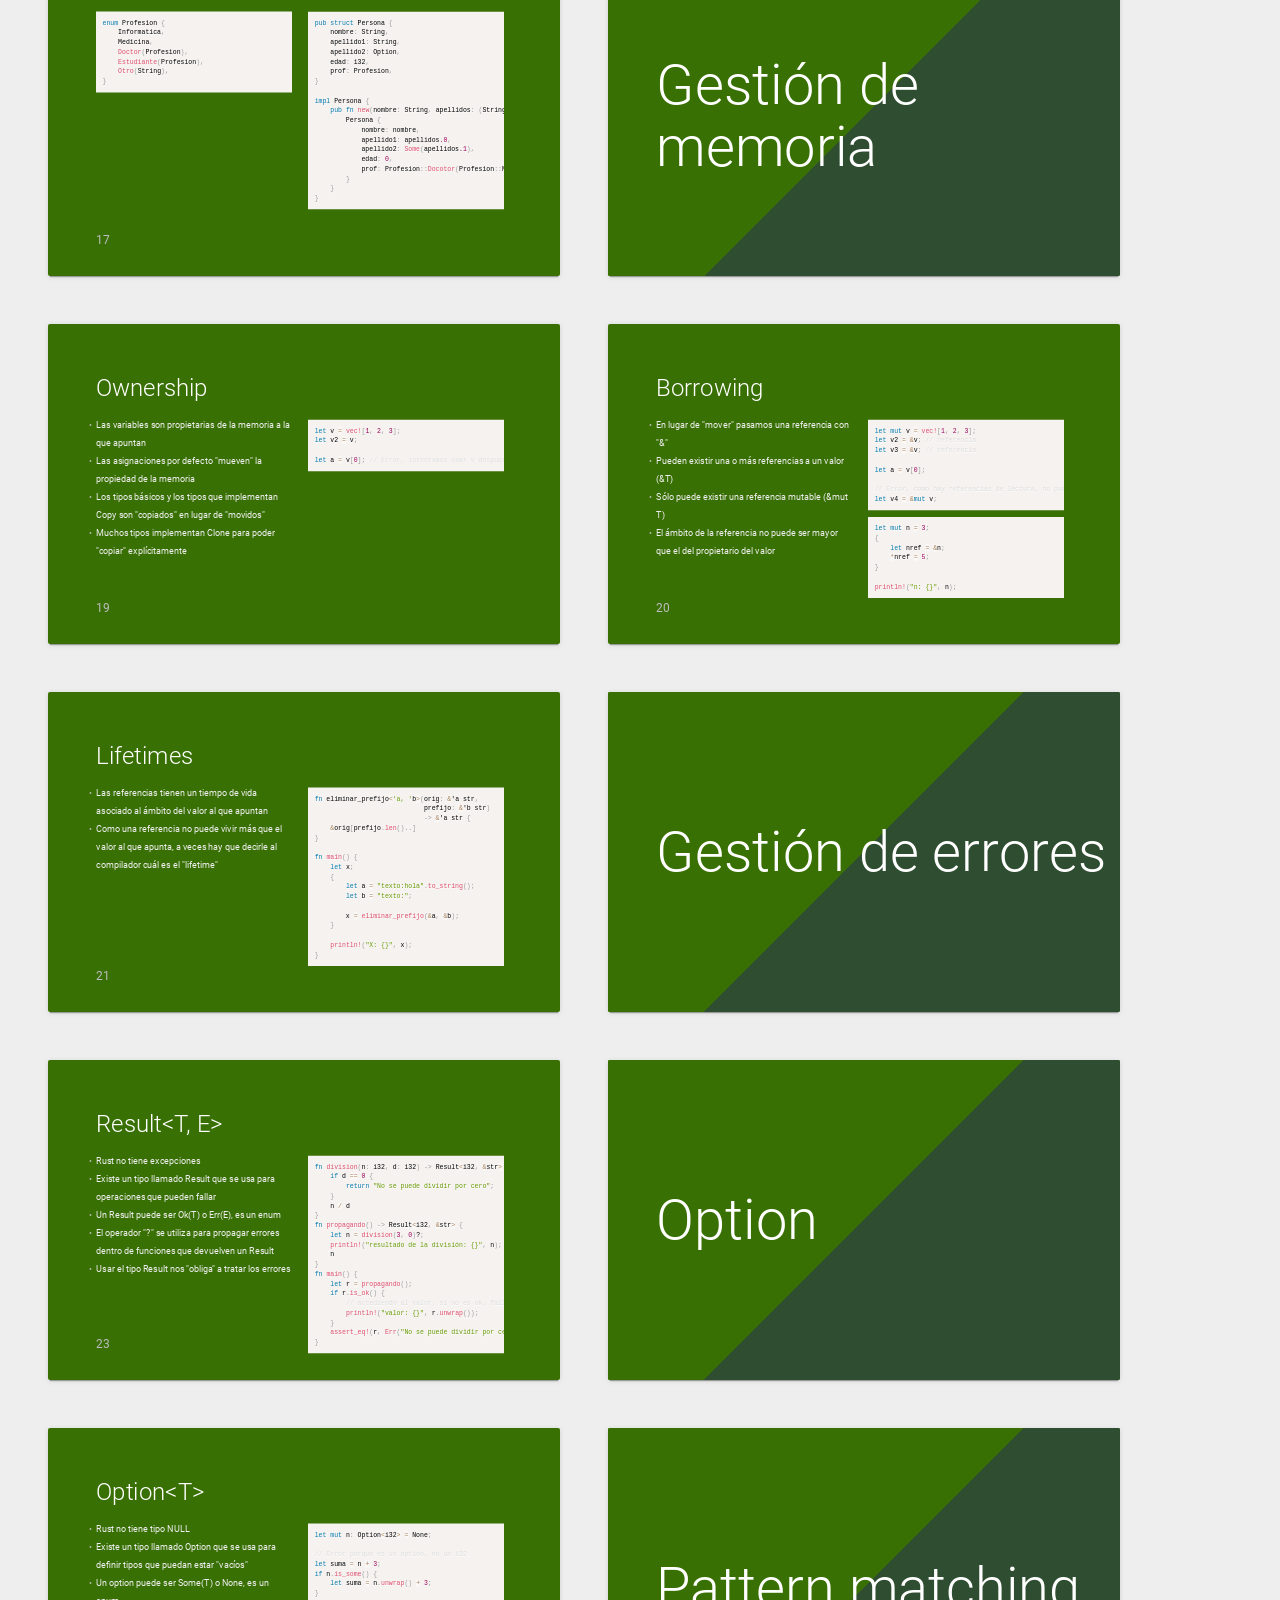
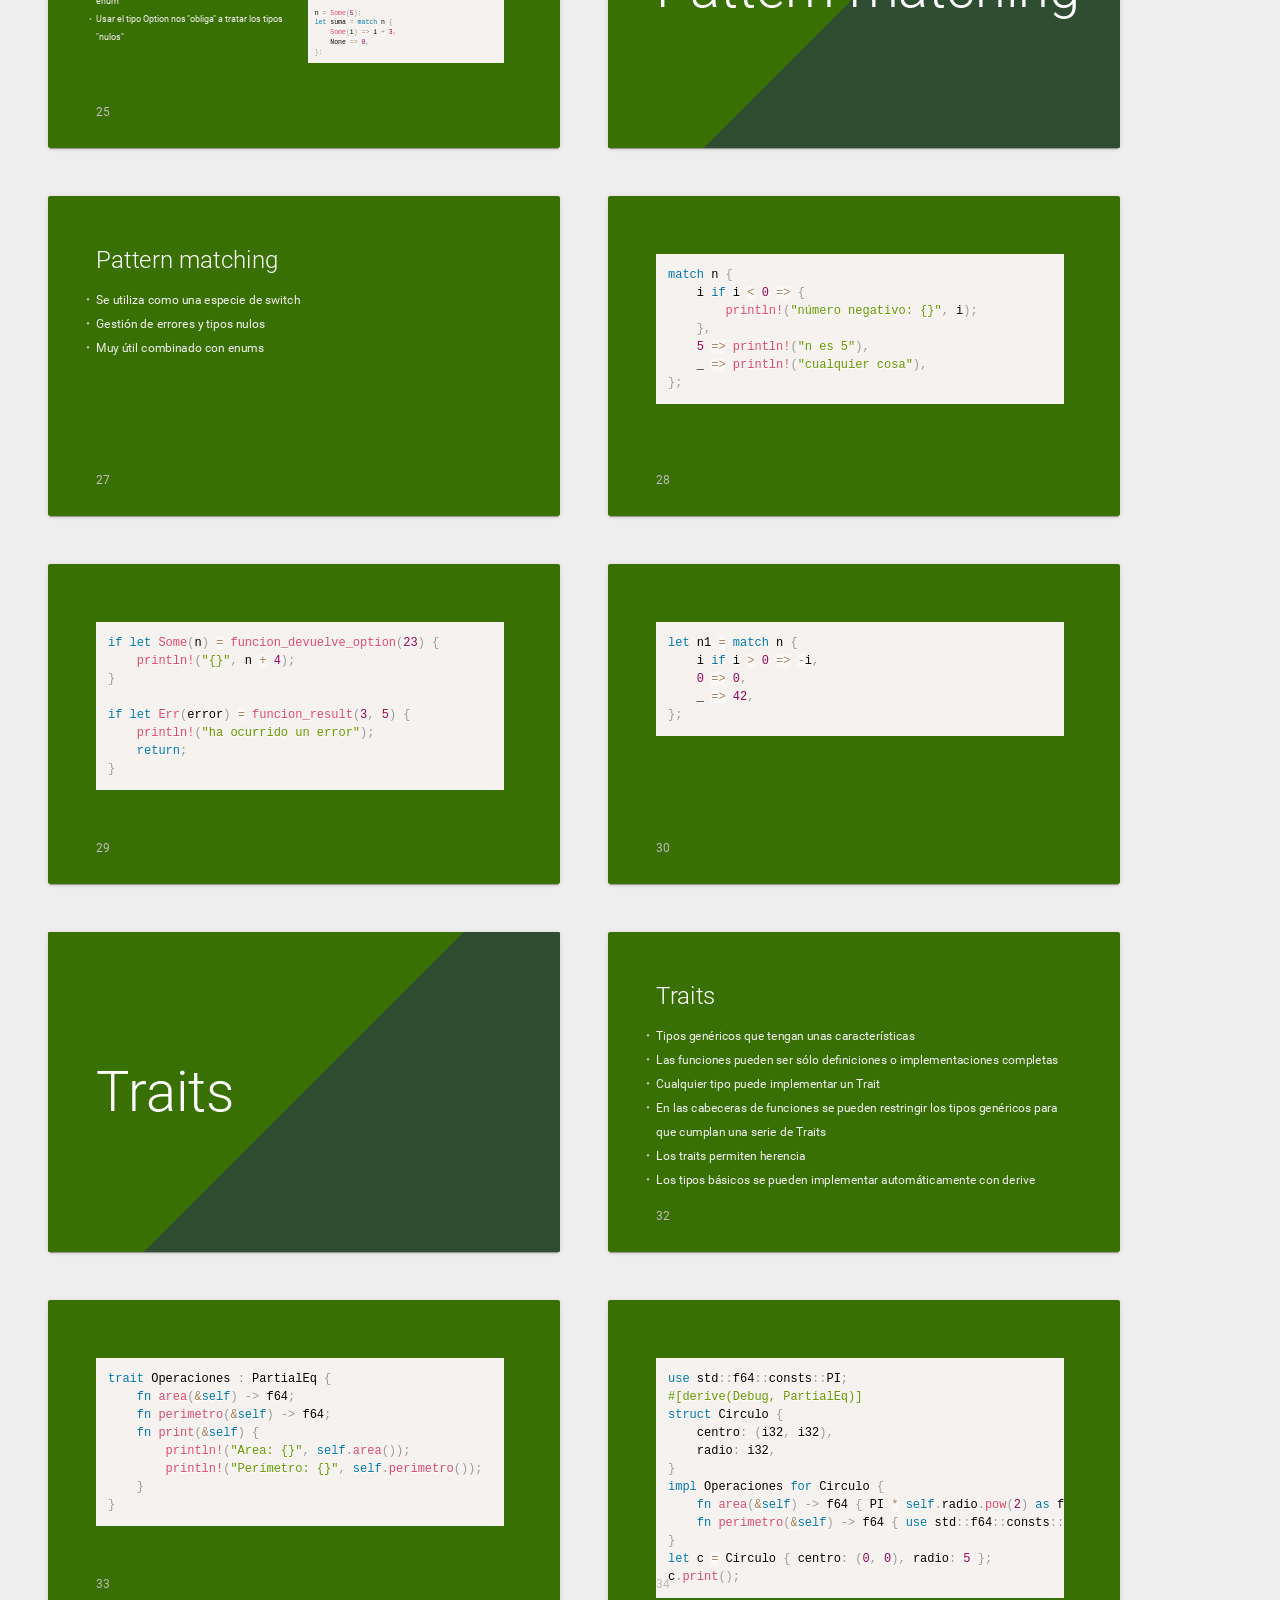
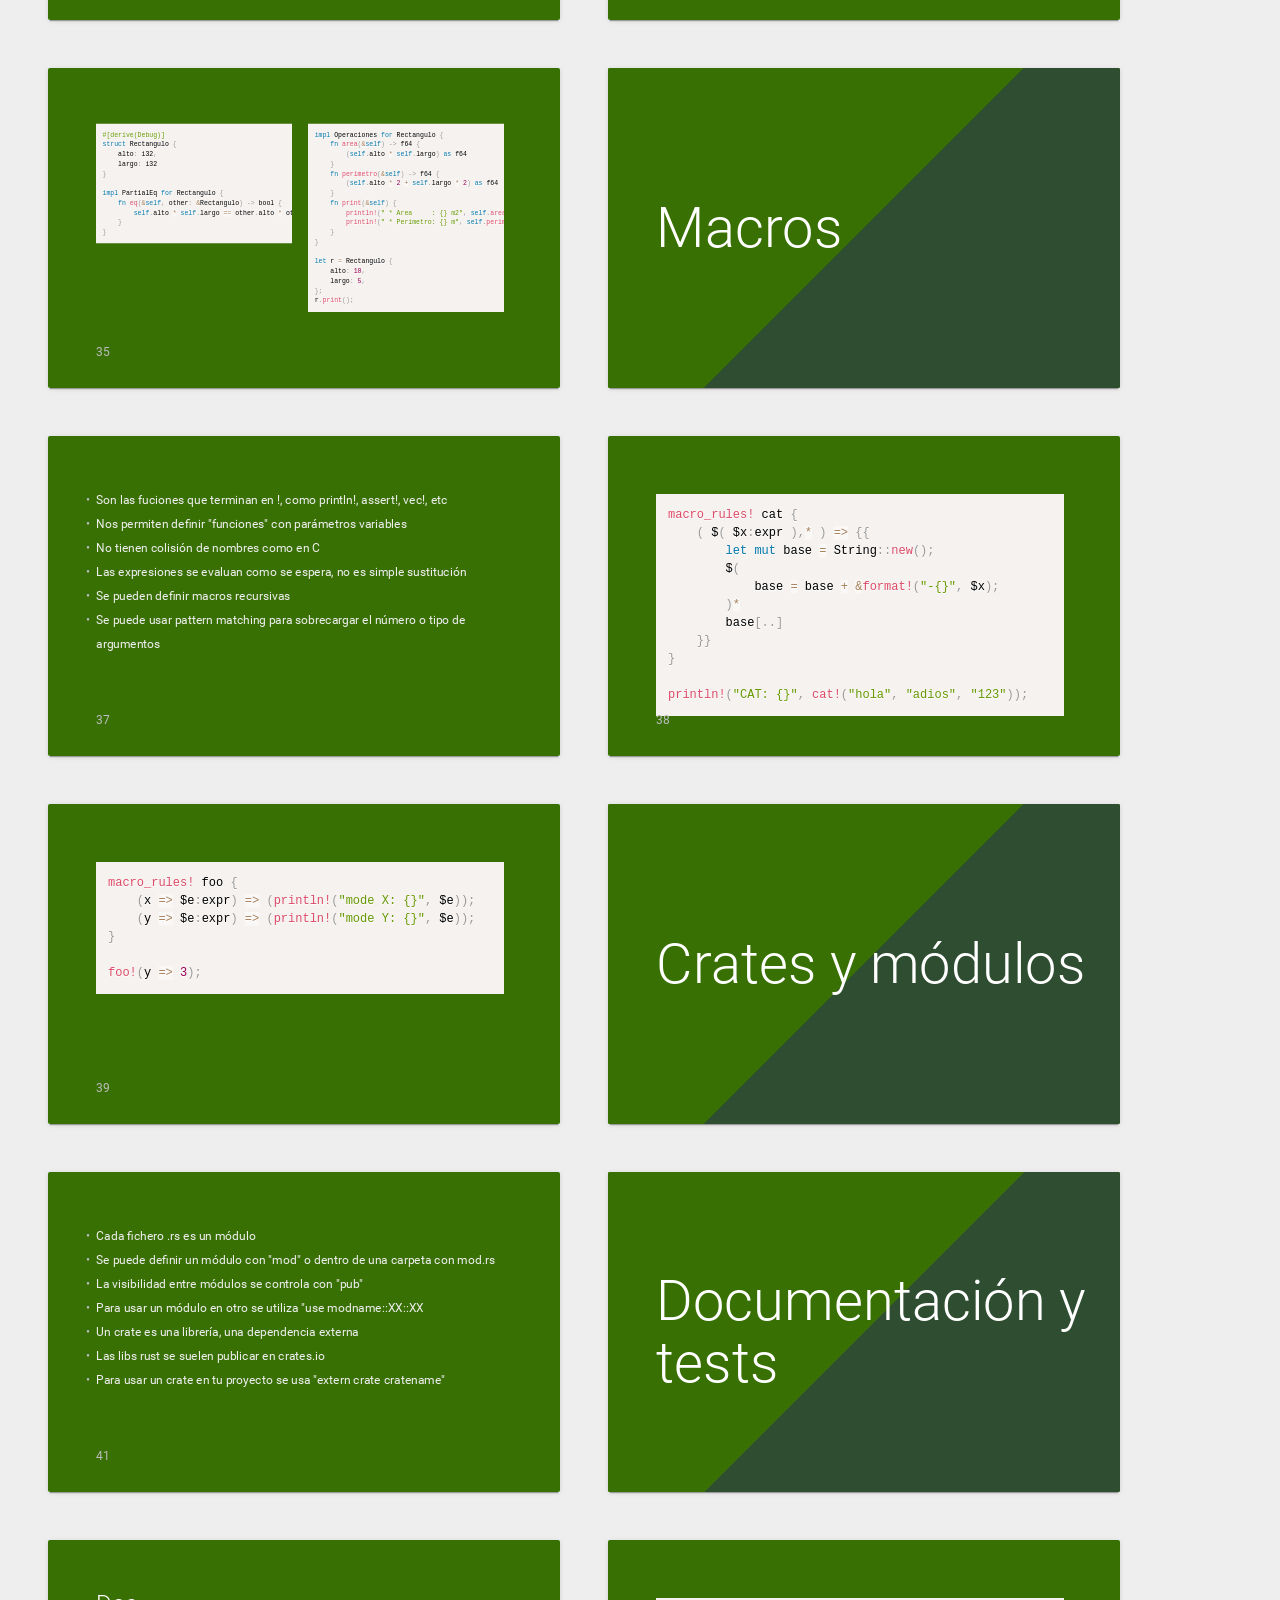
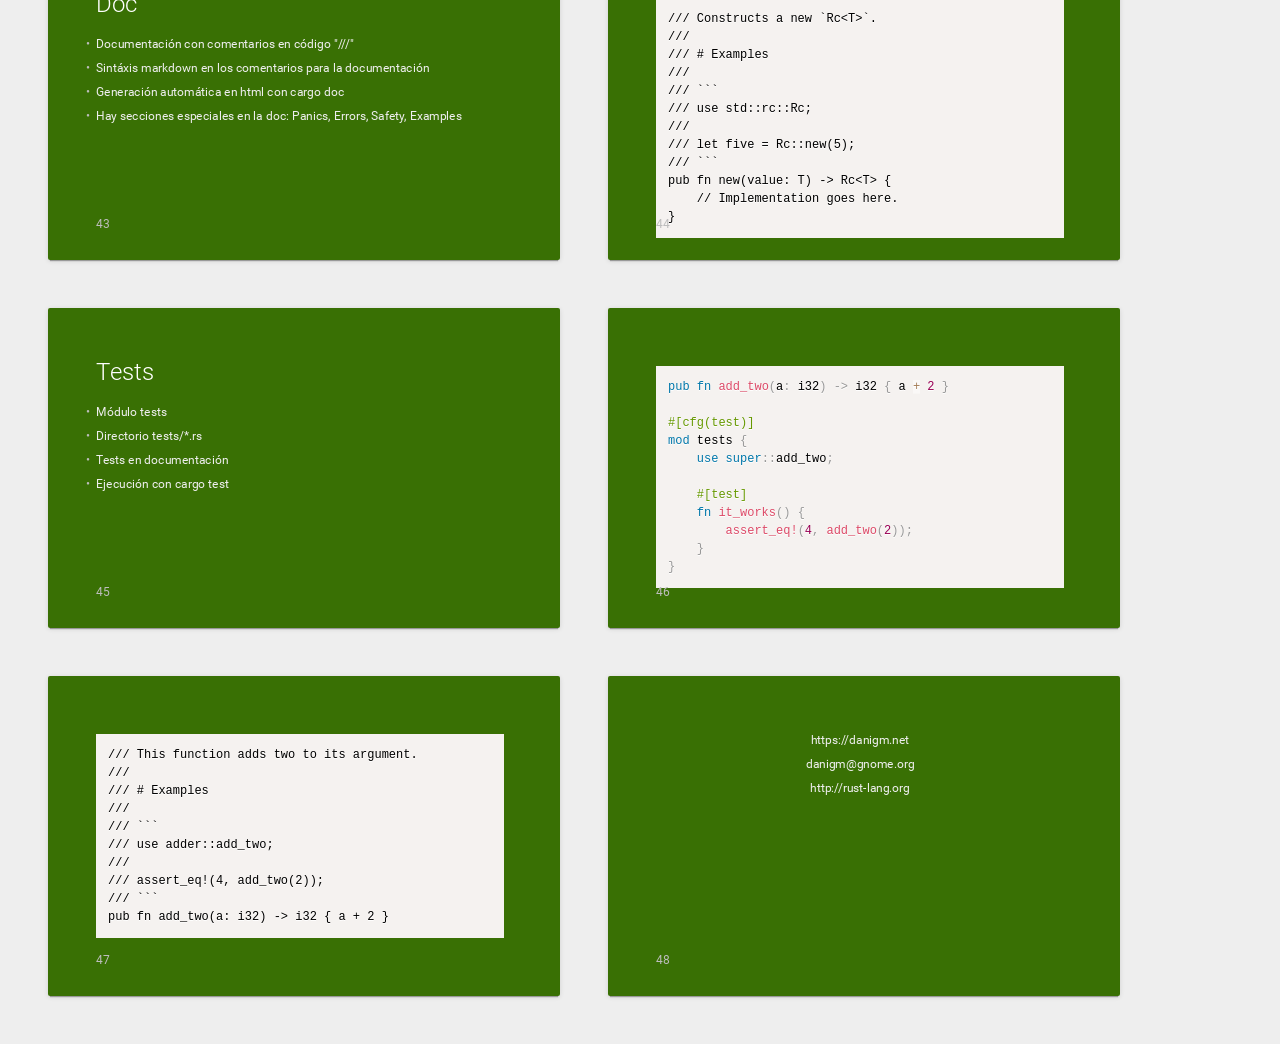
==== commit dbb13427: "Sobre mi" ====
--- a/intro-rust/index.html
+++ b/intro-rust/index.html
@@ -124,6 +124,22 @@
     </section>
 
     <section class="slide">
+        <h2>Sobre mí</h2>
+        <ul>
+            <li>Ex-alumno de la US (2005-2008)</li>
+            <li>Ex-SUGUS</li>
+            <li>Desarrollador GNOME / evince, libgepub, fractal, gtranslator</li>
+            <li>OS Engineer Hack Computer ( http://hack-computer.com )</li>
+        </ul>
+
+        <ul>
+            <li>C/C++ (~2002)</li>
+            <li>Python (2006)</li>
+            <li>Rust (2017)</li>
+        </ul>
+    </section>
+
+    <section class="slide">
         <h2 class="shout shrink">Qué es Rust</h2>
     </section>
 
